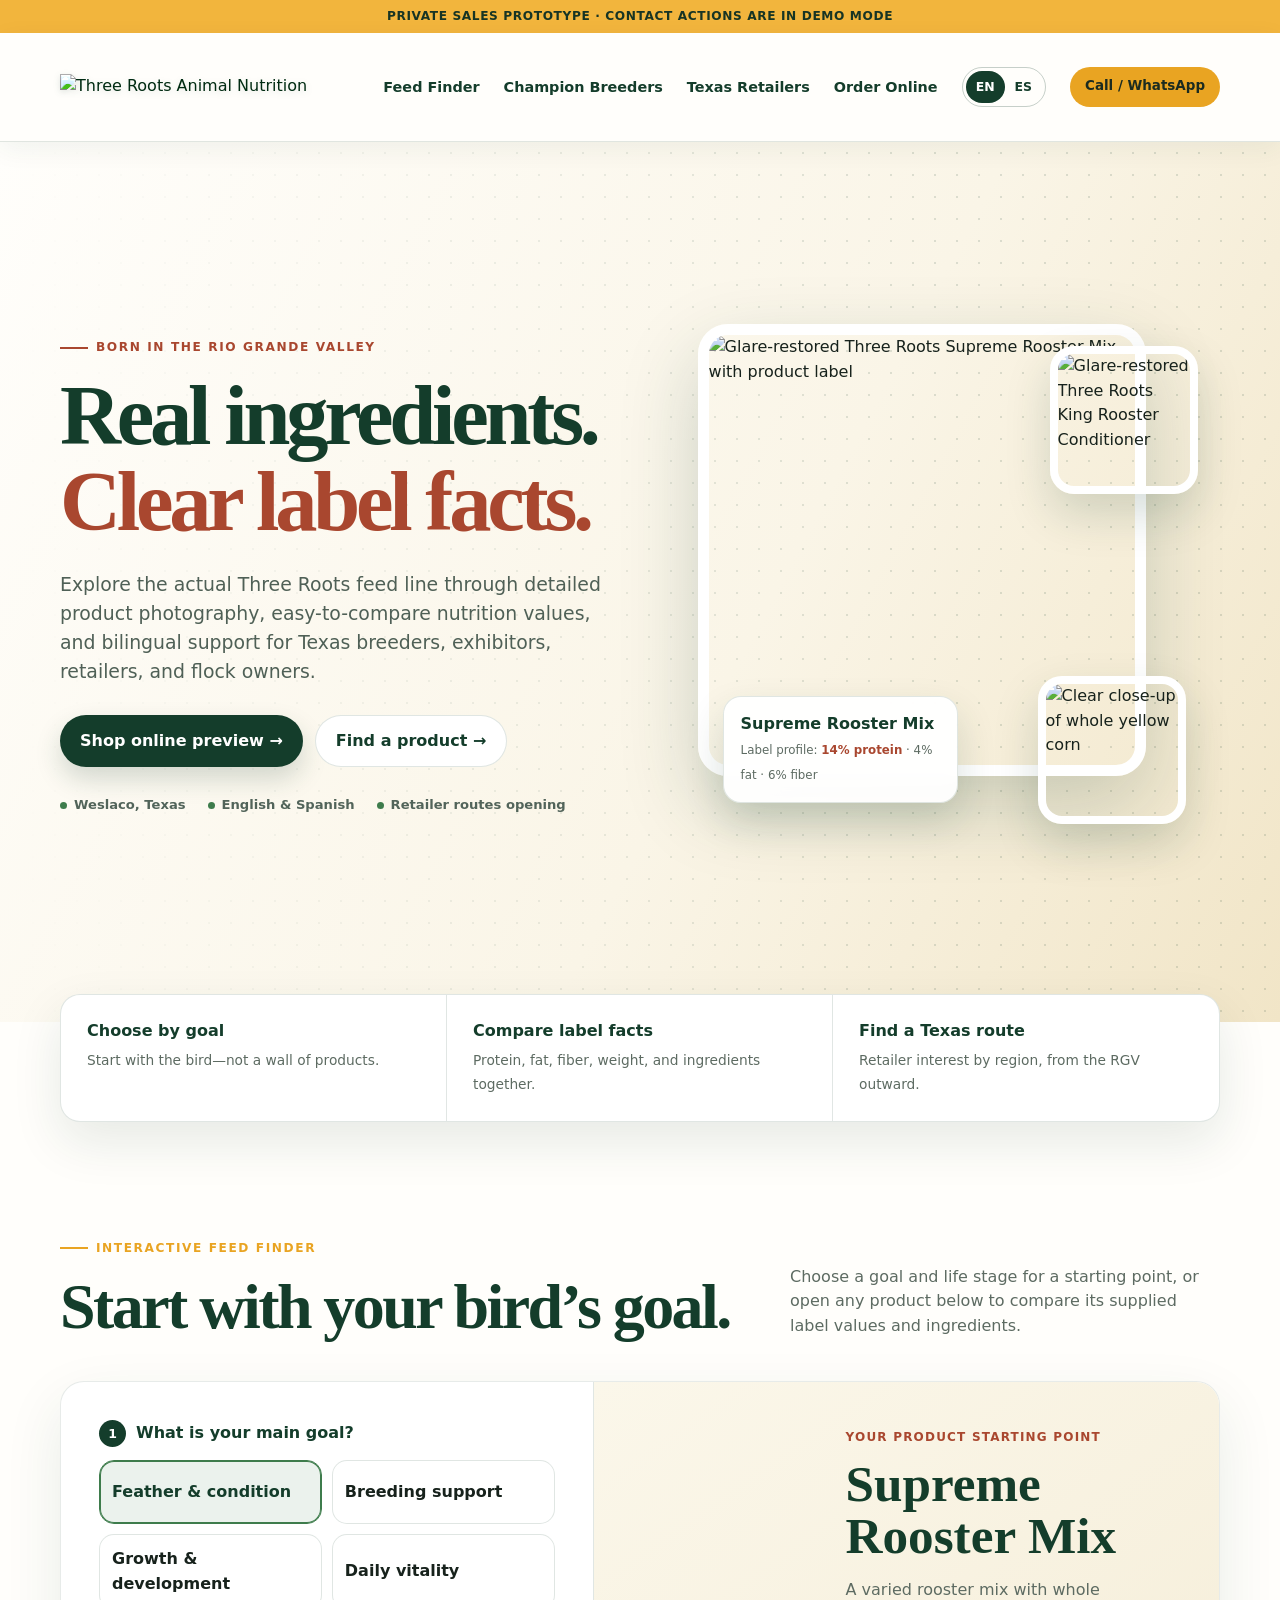
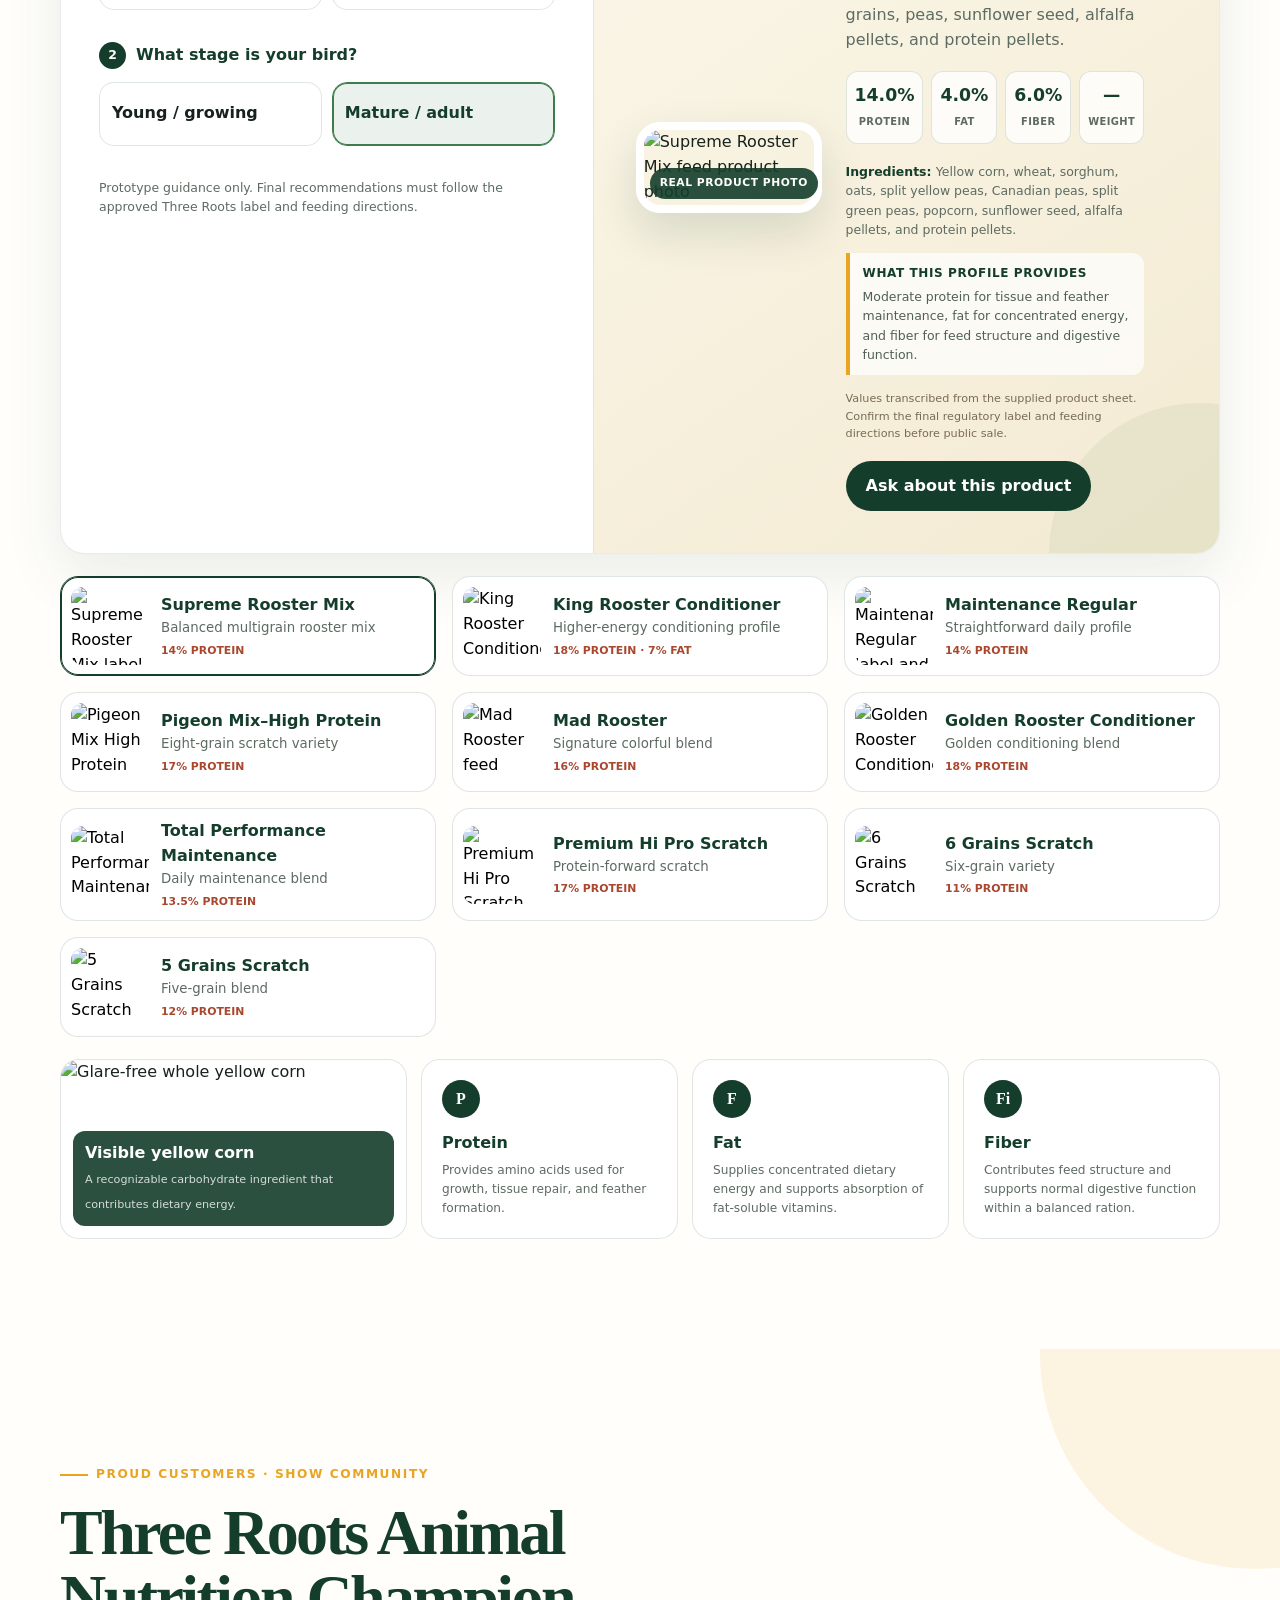
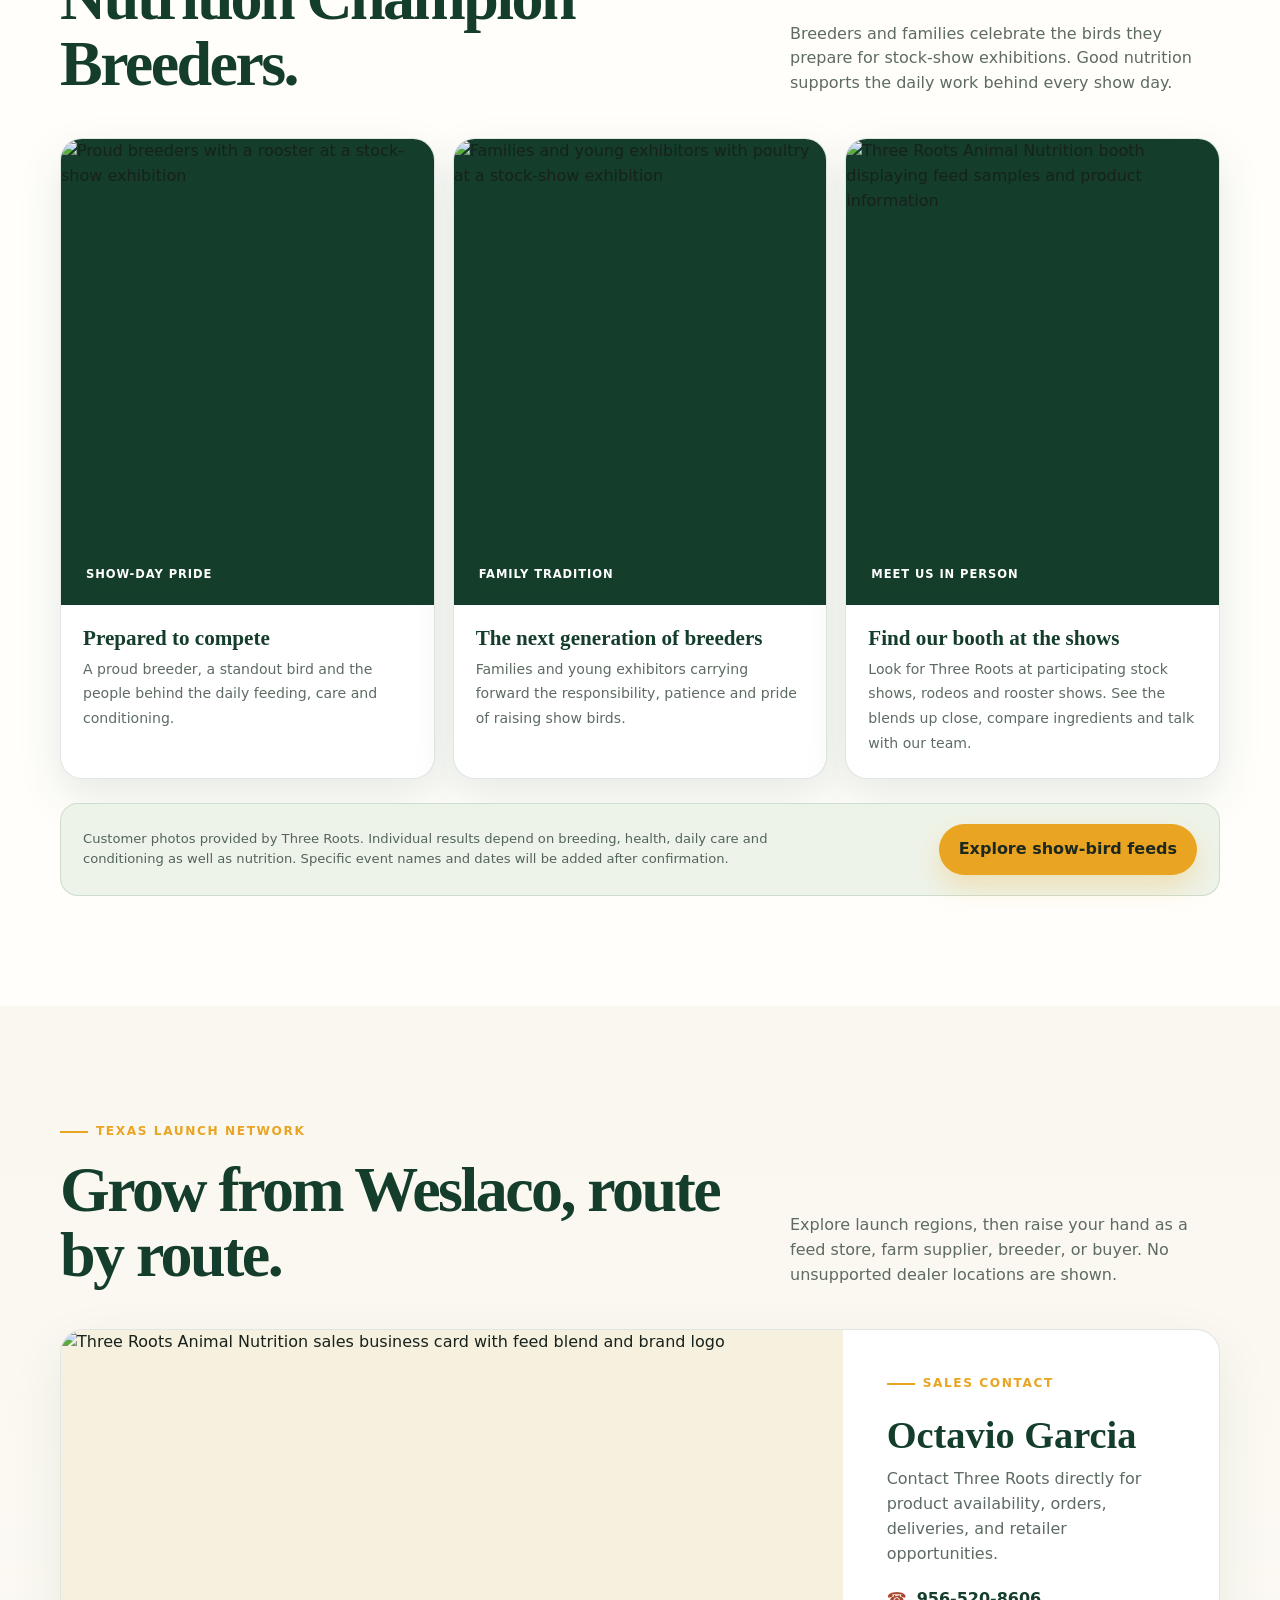
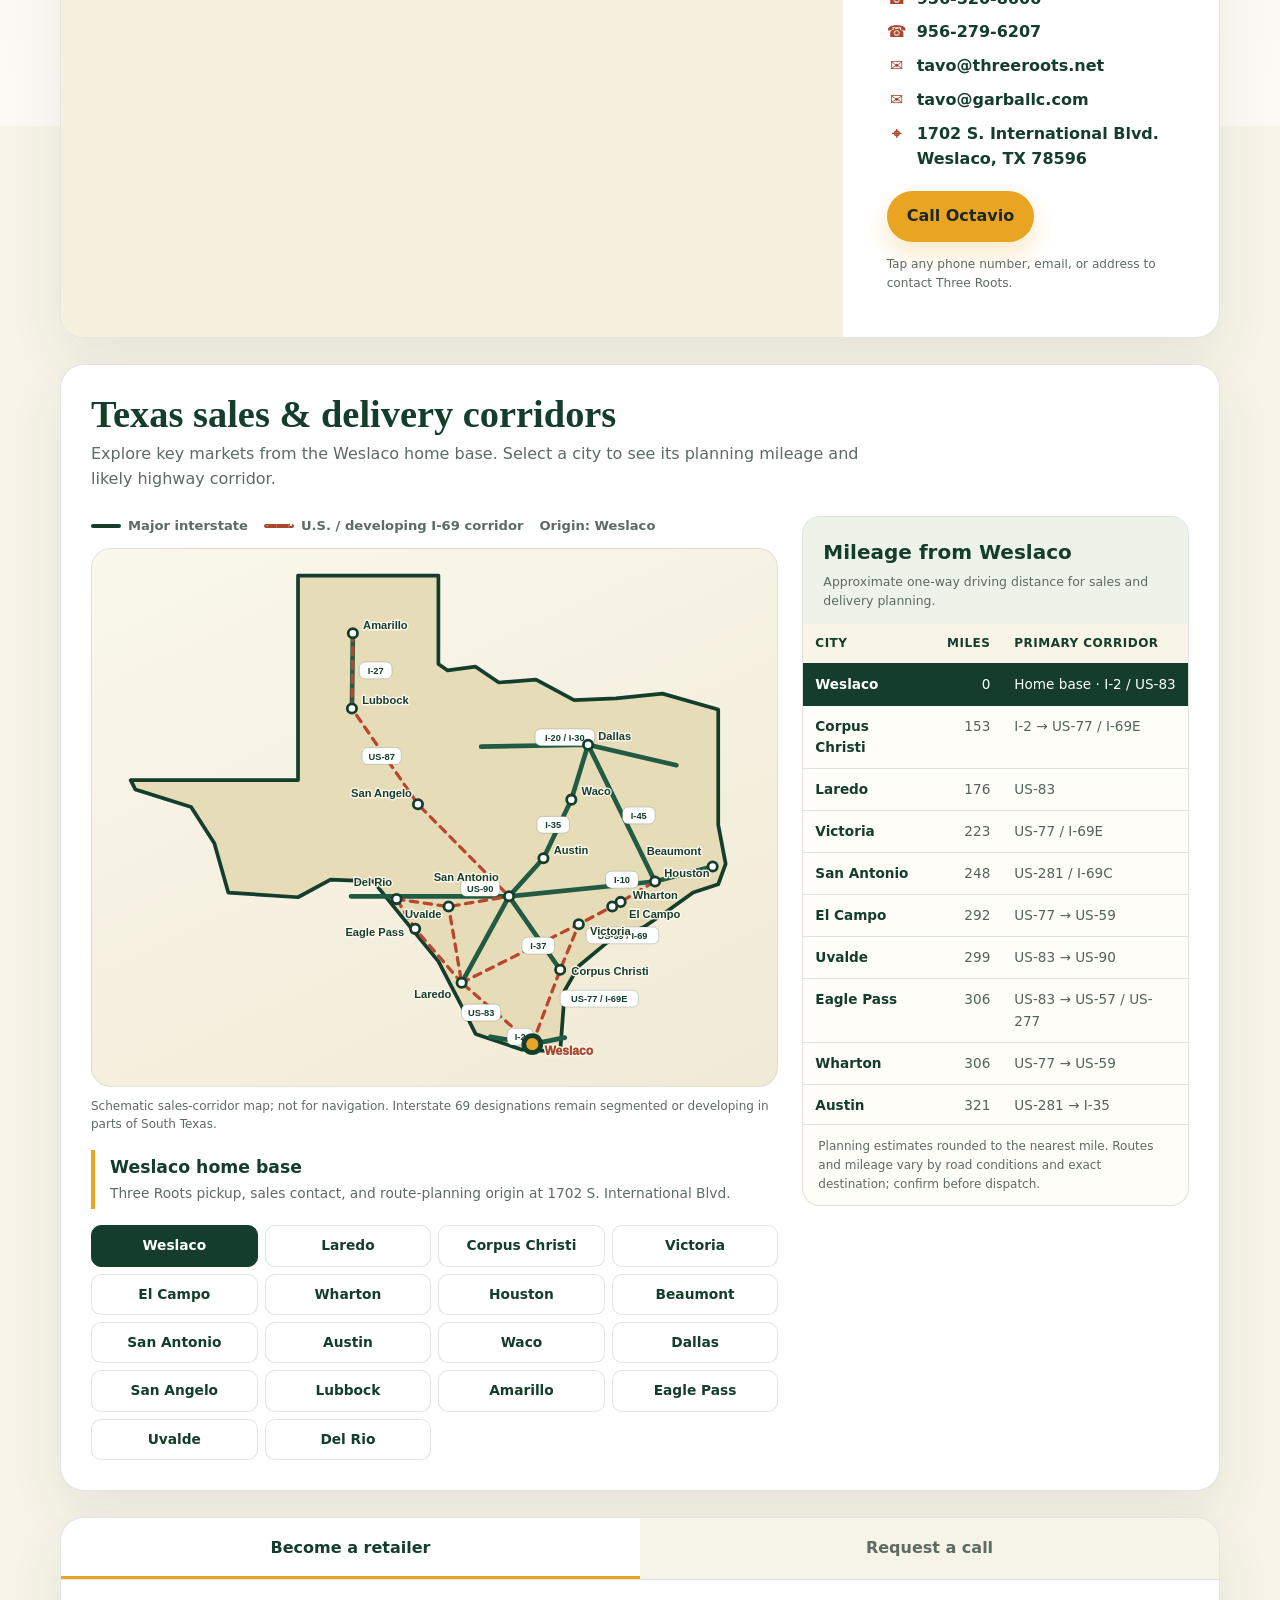
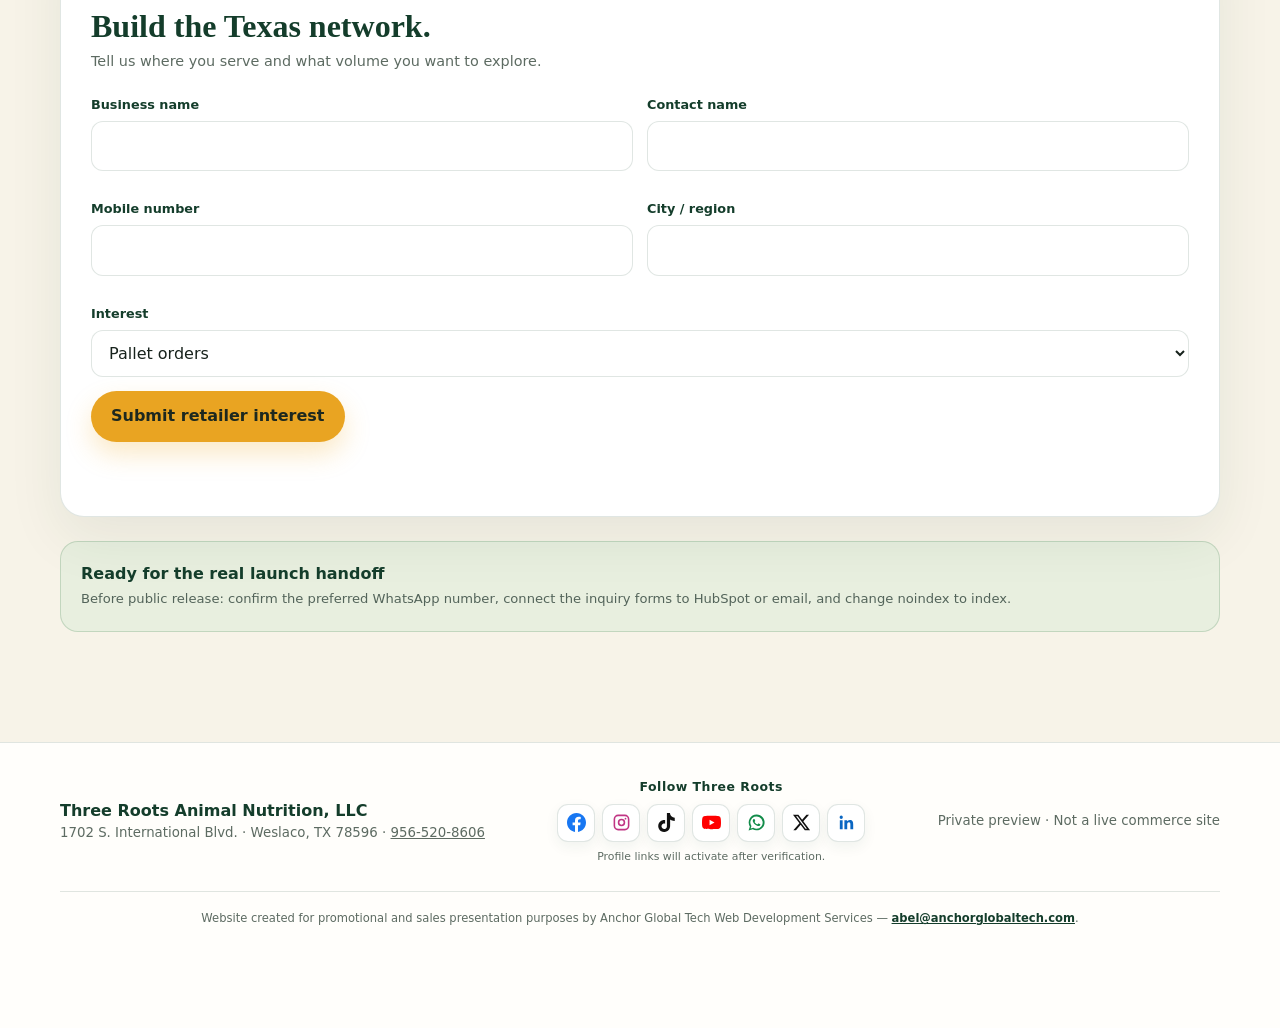
==== index.html @ 1498bf44 "Add files via upload" ====
<!doctype html>
<html lang="en">
<head>
  <meta charset="utf-8">
  <meta name="viewport" content="width=device-width, initial-scale=1">
  <title>Three Roots Animal Nutrition | Premium Poultry Feed in Texas</title>
  <meta name="description" content="Explore Three Roots poultry nutrition, meet champion breeders, find the Three Roots booth at Texas shows, or inquire about becoming a retailer. Bilingual service from Weslaco.">
  <meta name="keywords" content="poultry feed Texas, rooster feed Texas, competition poultry nutrition, champion breeders, stock show feed, rooster shows, poultry feed retailer, alimento para gallos Texas, alimento avícola Weslaco">
  <meta name="robots" content="noindex,nofollow">
  <meta name="theme-color" content="#163c2b">
  <link rel="canonical" href="https://three-roots-texas-prototype.abel848024.chatgpt.site/">
  <meta property="og:title" content="Three Roots Animal Nutrition — Texas Launch">
  <meta property="og:description" content="A clearer path from flock goal to the right Three Roots product and Texas retailer support.">
  <meta property="og:type" content="website">
  <meta property="og:locale" content="en_US">
  <meta property="og:locale:alternate" content="es_US">
  <script type="application/ld+json">
  {
    "@context": "https://schema.org",
    "@type": "Organization",
    "name": "Three Roots Animal Nutrition, LLC",
    "description": "Animal nutrition company serving poultry owners and prospective retailers in Texas.",
    "telephone": "+1-956-520-8606",
    "email": "tavo@threeroots.net",
    "address": {"@type": "PostalAddress", "streetAddress": "1702 S. International Blvd.", "addressLocality": "Weslaco", "addressRegion": "TX", "postalCode": "78596", "addressCountry": "US"},
    "areaServed": {"@type": "State", "name": "Texas"},
    "knowsLanguage": ["en", "es"]
  }
  </script>
  <style>
    :root {
      --forest: #143d2b;
      --forest-2: #0c2a1d;
      --leaf: #3e7c4c;
      --cream: #f7f1df;
      --paper: #fffdf7;
      --gold: #efa928;
      --rust: #b9472f;
      --ink: #17221c;
      --muted: #5d6b62;
      --line: rgba(20,61,43,.16);
      --shadow: 0 24px 70px rgba(12,42,29,.13);
      --radius: 24px;
    }
    * { box-sizing: border-box; }
    html { scroll-behavior: smooth; }
    body {
      margin: 0;
      color: var(--ink);
      background: var(--paper);
      font-family: Inter, ui-sans-serif, system-ui, -apple-system, BlinkMacSystemFont, "Segoe UI", sans-serif;
      line-height: 1.55;
    }
    button, input, select, textarea { font: inherit; }
    button, a { -webkit-tap-highlight-color: transparent; }
    a { color: inherit; }
    :focus-visible { outline: 3px solid rgba(239,169,40,.7); outline-offset: 3px; }
    .container { width: min(1160px, calc(100% - 32px)); margin: 0 auto; }
    .prototype-bar {
      padding: 7px 16px;
      color: #fff;
      background: var(--forest-2);
      text-align: center;
      font-size: .76rem;
      font-weight: 750;
      letter-spacing: .05em;
    }
    header {
      position: sticky;
      z-index: 40;
      top: 0;
      border-bottom: 1px solid rgba(255,255,255,.1);
      background: rgba(20,61,43,.96);
      color: #fff;
      backdrop-filter: blur(12px);
    }
    .nav { min-height: 76px; display: flex; align-items: center; justify-content: space-between; gap: 24px; }
    .brand { display: flex; align-items: center; gap: 11px; text-decoration: none; min-width: 0; }
    .brand-mark { width: 45px; height: 45px; flex: 0 0 auto; }
    .brand-copy { line-height: 1.02; }
    .brand-copy strong { display: block; font-family: Georgia, serif; font-size: 1.1rem; letter-spacing: .01em; }
    .brand-copy span { color: rgba(255,255,255,.72); font-size: .67rem; letter-spacing: .13em; text-transform: uppercase; }
    .nav-links { display: flex; align-items: center; gap: 24px; }
    .nav-links > a { color: rgba(255,255,255,.86); text-decoration: none; font-size: .9rem; font-weight: 700; }
    .lang-toggle { display: inline-flex; border: 1px solid rgba(255,255,255,.35); border-radius: 999px; padding: 3px; }
    .lang-toggle button { border: 0; border-radius: 999px; padding: 6px 10px; color: #fff; background: transparent; cursor: pointer; font-weight: 800; font-size: .78rem; }
    .lang-toggle button.active { color: var(--forest); background: var(--gold); }
    .mobile-lang { display: none; }
    .btn {
      display: inline-flex;
      min-height: 48px;
      align-items: center;
      justify-content: center;
      gap: 9px;
      border: 0;
      border-radius: 999px;
      padding: 13px 20px;
      font-weight: 850;
      text-decoration: none;
      cursor: pointer;
      transition: transform .2s ease, box-shadow .2s ease, background .2s ease;
    }
    .btn:hover { transform: translateY(-2px); }
    .btn-primary { background: var(--gold); color: #1d281f; box-shadow: 0 12px 26px rgba(239,169,40,.26); }
    .btn-secondary { background: #fff; color: var(--forest); box-shadow: 0 12px 30px rgba(0,0,0,.12); }
    .btn-outline { border: 1px solid var(--line); background: transparent; color: var(--forest); }
    .nav-cta { min-height: 40px; padding: 9px 15px; font-size: .84rem; }
    .hero {
      position: relative;
      overflow: hidden;
      color: #fff;
      background:
        radial-gradient(circle at 83% 32%, rgba(239,169,40,.2), transparent 30%),
        linear-gradient(125deg, var(--forest-2), var(--forest) 58%, #285c3c);
    }
    .hero:before {
      content: "";
      position: absolute;
      inset: 0;
      opacity: .17;
      background-image: radial-gradient(circle, #fff 1px, transparent 1px);
      background-size: 22px 22px;
      mask-image: linear-gradient(90deg, transparent, #000 65%);
    }
    .hero-grid { position: relative; min-height: 700px; display: grid; grid-template-columns: 1.02fr .98fr; align-items: center; gap: 48px; padding: 72px 0 86px; }
    .eyebrow { display: inline-flex; align-items: center; gap: 8px; margin-bottom: 16px; color: var(--gold); font-size: .76rem; font-weight: 900; letter-spacing: .13em; text-transform: uppercase; }
    .eyebrow:before { content: ""; width: 28px; height: 2px; background: currentColor; }
    h1, h2, h3 { font-family: Georgia, "Times New Roman", serif; line-height: 1.02; margin: 0; }
    h1 { max-width: 720px; font-size: clamp(3.15rem, 6.6vw, 6rem); letter-spacing: -.05em; }
    h1 em { color: var(--gold); font-style: normal; }
    .hero-lead { max-width: 640px; margin: 24px 0 28px; color: rgba(255,255,255,.82); font-size: clamp(1rem, 2vw, 1.18rem); }
    .hero-actions { display: flex; flex-wrap: wrap; gap: 12px; }
    .trust-row { display: flex; flex-wrap: wrap; gap: 12px 22px; margin-top: 28px; color: rgba(255,255,255,.74); font-size: .82rem; font-weight: 700; }
    .trust-row span { display: inline-flex; align-items: center; gap: 7px; }
    .trust-row i { width: 7px; height: 7px; border-radius: 50%; background: var(--gold); }
    .hero-art { position: relative; min-height: 510px; display: grid; place-items: center; }
    .sun { position: absolute; width: 420px; height: 420px; border-radius: 50%; background: var(--gold); box-shadow: 0 0 0 26px rgba(239,169,40,.08), 0 0 0 58px rgba(239,169,40,.05); }
    .rooster { position: relative; width: min(470px, 100%); filter: drop-shadow(0 34px 30px rgba(0,0,0,.24)); }
    .grain-card { position: absolute; right: 0; bottom: 22px; width: 225px; padding: 18px; border: 1px solid rgba(255,255,255,.24); border-radius: 19px; background: rgba(255,255,255,.93); color: var(--ink); box-shadow: var(--shadow); transform: rotate(2deg); }
    .grain-card strong { display: block; color: var(--forest); }
    .grain-card small { color: var(--muted); }
    .grain-dots { display: flex; gap: 6px; margin-bottom: 10px; }
    .grain-dots i { width: 18px; height: 18px; border-radius: 50% 35% 50% 40%; background: var(--gold); }
    .grain-dots i:nth-child(2) { background: #a65833; }
    .grain-dots i:nth-child(3) { background: #d6ca7b; }
    .grain-dots i:nth-child(4) { background: #6d3c25; }
    .proof-strip { position: relative; z-index: 2; margin-top: -35px; }
    .proof-grid { display: grid; grid-template-columns: repeat(3, 1fr); border-radius: 20px; overflow: hidden; background: #fff; box-shadow: var(--shadow); }
    .proof-item { padding: 24px 26px; border-right: 1px solid var(--line); }
    .proof-item:last-child { border-right: 0; }
    .proof-item b { display: block; margin-bottom: 4px; color: var(--forest); }
    .proof-item span { color: var(--muted); font-size: .86rem; }
    section { padding: 110px 0; }
    .section-head { display: flex; align-items: end; justify-content: space-between; gap: 40px; margin-bottom: 42px; }
    .section-head h2 { max-width: 720px; color: var(--forest); font-size: clamp(2.35rem, 5vw, 4.2rem); letter-spacing: -.04em; }
    .section-head p { max-width: 430px; margin: 0; color: var(--muted); }
    .matcher { background: var(--cream); }
    .matcher-shell { display: grid; grid-template-columns: .92fr 1.08fr; min-height: 500px; border: 1px solid rgba(20,61,43,.1); border-radius: var(--radius); overflow: hidden; background: #fff; box-shadow: var(--shadow); }
    .matcher-controls { padding: 38px; border-right: 1px solid var(--line); }
    .step { margin-bottom: 32px; }
    .step-label { display: flex; align-items: center; gap: 10px; margin-bottom: 13px; color: var(--forest); font-weight: 900; }
    .step-label i { display: grid; width: 27px; height: 27px; place-items: center; border-radius: 50%; background: var(--forest); color: #fff; font-size: .78rem; font-style: normal; }
    .choice-grid { display: grid; grid-template-columns: repeat(2, minmax(0,1fr)); gap: 10px; }
    .choice {
      min-height: 64px;
      border: 1px solid var(--line);
      border-radius: 15px;
      padding: 12px;
      background: #fff;
      color: var(--ink);
      text-align: left;
      cursor: pointer;
      font-weight: 750;
    }
    .choice.active { border-color: var(--leaf); background: rgba(62,124,76,.1); color: var(--forest); box-shadow: inset 0 0 0 1px var(--leaf); }
    .matcher-note { margin: 6px 0 0; color: var(--muted); font-size: .78rem; }
    .result { position: relative; display: grid; grid-template-columns: .72fr 1.28fr; align-items: center; gap: 24px; padding: 42px; overflow: hidden; background: linear-gradient(150deg, #163d2c, #0c281c); color: #fff; }
    .result:after { content: ""; position: absolute; width: 300px; height: 300px; right: -130px; bottom: -150px; border-radius: 50%; background: var(--gold); opacity: .12; }
    .bag-wrap { display: grid; place-items: center; }
    .bag { position: relative; width: 180px; height: 270px; padding: 30px 17px 18px; border-radius: 7px 7px 18px 18px; color: var(--forest); background: #f5edcf; box-shadow: 0 30px 45px rgba(0,0,0,.28); transform: rotate(-3deg); text-align: center; }
    .bag:before { content: ""; position: absolute; left: 8px; right: 8px; top: 10px; height: 7px; border-top: 2px dashed rgba(20,61,43,.35); border-bottom: 2px dashed rgba(20,61,43,.2); }
    .bag-logo { display: block; margin-bottom: 12px; font-family: Georgia, serif; font-weight: 900; font-size: 1.13rem; line-height: 1.02; }
    .bag-roots { display: grid; width: 72px; height: 72px; margin: 0 auto 12px; place-items: center; border-radius: 50%; background: var(--forest); color: var(--gold); font-size: 2rem; }
    .bag-product { display: block; color: var(--rust); font-weight: 950; letter-spacing: .06em; text-transform: uppercase; }
    .bag small { display: block; margin-top: 15px; color: #665f50; font-size: .62rem; }
    .result-copy { position: relative; z-index: 1; }
    .match-kicker { color: var(--gold); font-size: .75rem; font-weight: 900; letter-spacing: .1em; text-transform: uppercase; }
    .result h3 { margin: 9px 0 12px; font-size: clamp(2rem, 4vw, 3.5rem); }
    .result p { color: rgba(255,255,255,.76); }
    .benefits { display: grid; gap: 10px; margin: 20px 0 25px; padding: 0; list-style: none; }
    .benefits li { display: flex; gap: 9px; color: rgba(255,255,255,.88); font-size: .9rem; }
    .benefits li:before { content: "✓"; color: var(--gold); font-weight: 950; }
    .spec-chip { display: inline-flex; margin-bottom: 20px; border: 1px solid rgba(255,255,255,.25); border-radius: 999px; padding: 6px 11px; color: rgba(255,255,255,.78); font-size: .73rem; }
    .product-family { display: grid; grid-template-columns: repeat(3,1fr); gap: 16px; margin-top: 22px; }
    .family-card { border: 1px solid var(--line); border-radius: 18px; padding: 18px; background: rgba(255,255,255,.62); }
    .family-card b { display: block; color: var(--forest); }
    .family-card small { color: var(--muted); }
    .network { position: relative; overflow: hidden; background: var(--paper); }
    .network:before { content: ""; position: absolute; inset: 0 0 auto; height: 720px; background: linear-gradient(180deg,rgba(255,254,251,.55),rgba(255,254,251,.93) 82%,#fffefb), url("./assets/three-roots-plant-aerial.webp") center 43% / cover no-repeat; opacity: .62; }
    .network > .container { position: relative; z-index: 1; }
    .sales-contact-card { display: grid; grid-template-columns: minmax(0,1.35fr) minmax(280px,.65fr); margin-bottom: 26px; border: 1px solid var(--line); border-radius: var(--radius); overflow: hidden; background: #fff; box-shadow: 0 20px 55px rgba(20,61,43,.08); }
    .sales-card-visual { min-height: 280px; background: var(--cream); }
    .sales-card-visual img { display: block; width: 100%; height: 100%; aspect-ratio: 1688 / 919; object-fit: cover; }
    .sales-card-copy { display: flex; flex-direction: column; justify-content: center; align-items: flex-start; padding: clamp(26px,4vw,44px); }
    .sales-card-copy h3 { margin: 7px 0 12px; color: var(--forest); font-size: clamp(1.8rem,3vw,2.5rem); }
    .sales-card-copy p { margin: 0 0 20px; color: var(--muted); }
    .sales-details { display: grid; gap: 9px; width: 100%; margin: 0 0 20px; }
    .sales-details a { display: flex; align-items: flex-start; gap: 10px; color: var(--forest); font-weight: 780; text-decoration: none; }
    .sales-details a:hover { text-decoration: underline; }
    .sales-details span { color: var(--rust); width: 20px; flex: 0 0 20px; text-align: center; }
    .sales-card-copy .btn { margin-bottom: 13px; }
    .sales-card-copy small { color: var(--muted); font-size: .76rem; }
    .champions { position: relative; overflow: hidden; background: #fffefb; }
    .champions:before { content: ""; position: absolute; width: 430px; height: 430px; right: -190px; top: -210px; border-radius: 50%; background: rgba(233,164,34,.12); }
    .champion-grid { position: relative; display: grid; grid-template-columns: repeat(3,minmax(0,1fr)); gap: 18px; }
    .champion-card { margin: 0; overflow: hidden; border: 1px solid var(--line); border-radius: 22px; background: #fff; box-shadow: 0 18px 46px rgba(20,61,43,.1); }
    .champion-photo { position: relative; overflow: hidden; aspect-ratio: 4 / 5; background: var(--forest); }
    .champion-photo img { display: block; width: 100%; height: 100%; object-fit: cover; object-position: center 67%; transition: transform .35s ease; }
    .champion-card:nth-child(3) .champion-photo img { object-position: center 56%; }
    .champion-card:hover .champion-photo img { transform: scale(1.025); }
    .champion-badge { position: absolute; left: 14px; bottom: 14px; border-radius: 999px; padding: 7px 11px; color: #fff; background: rgba(20,61,43,.92); font-size: .72rem; font-weight: 900; letter-spacing: .08em; text-transform: uppercase; }
    .champion-card figcaption { padding: 22px; }
    .champion-card figcaption b { display: block; margin-bottom: 7px; color: var(--forest); font-family: Georgia, serif; font-size: 1.32rem; line-height: 1.08; }
    .champion-card figcaption span { color: var(--muted); font-size: .88rem; }
    .champion-footer { position: relative; display: flex; align-items: center; justify-content: space-between; gap: 24px; margin-top: 24px; border: 1px solid rgba(62,124,76,.18); border-radius: 18px; padding: 20px 22px; background: #eef3e9; }
    .champion-footer p { max-width: 720px; margin: 0; color: #53645a; font-size: .82rem; }
    .network-grid { display: grid; grid-template-columns: 1fr; gap: 26px; align-items: stretch; }
    .map-card, .lead-card { border: 1px solid var(--line); border-radius: var(--radius); overflow: hidden; background: #fff; box-shadow: 0 20px 55px rgba(20,61,43,.08); }
    .map-card { padding: 30px; }
    .map-card > h3 { color: var(--forest); font-size: clamp(1.85rem,3vw,2.5rem); }
    .map-card > p { max-width: 780px; margin: 8px 0 24px; color: var(--muted); }
    .map-layout { display: grid; grid-template-columns: minmax(0,1.28fr) minmax(330px,.72fr); gap: 24px; align-items: start; }
    .map-panel, .mileage-panel { min-width: 0; }
    .route-legend { display: flex; flex-wrap: wrap; gap: 9px 16px; margin-bottom: 12px; color: var(--muted); font-size: .82rem; font-weight: 750; }
    .legend-item { display: inline-flex; align-items: center; gap: 7px; }
    .legend-line { display: inline-block; width: 30px; border-top: 4px solid var(--forest); border-radius: 99px; }
    .legend-line.corridor { border-color: var(--rust); border-top-style: dashed; }
    .texas-map { position: relative; min-height: 500px; display: grid; place-items: center; border: 1px solid rgba(20,61,43,.09); border-radius: 20px; overflow: hidden; padding: 8px; background: linear-gradient(155deg,#faf7ec,#f1ead5); }
    .texas-map svg { display: block; width: 100%; height: auto; max-height: 540px; }
    .state-shape { fill: #e7dcb8; stroke: #143d2b; stroke-width: 4; stroke-linejoin: round; }
    .route { fill: none; stroke-linecap: round; stroke-linejoin: round; }
    .route.interstate { stroke: #215b43; stroke-width: 5; }
    .route.corridor { stroke: #b9472f; stroke-width: 3.5; stroke-dasharray: 8 7; }
    .route-badge rect { fill: #fff; stroke: rgba(20,61,43,.22); stroke-width: 1; rx: 6; }
    .route-badge text { fill: var(--forest); font-family: Arial,sans-serif; font-size: 10px; font-weight: 900; text-anchor: middle; }
    .city-marker { color: var(--forest); cursor: pointer; outline: none; }
    .city-marker .city-dot { fill: #fff; stroke: currentColor; stroke-width: 3; transition: .18s ease; }
    .city-marker text { fill: #193c2c; font-family: Arial,sans-serif; font-size: 12px; font-weight: 800; paint-order: stroke; stroke: #faf7ec; stroke-width: 3px; stroke-linejoin: round; }
    .city-marker:hover .city-dot, .city-marker:focus .city-dot, .city-marker.selected .city-dot { fill: var(--gold); stroke: var(--rust); transform: scale(1.3); transform-box: fill-box; transform-origin: center; }
    .city-marker.selected text { fill: var(--rust); font-weight: 950; }
    .city-marker.origin .city-dot { fill: var(--gold); stroke: var(--forest); stroke-width: 4; }
    .city-marker.origin text { font-size: 13px; font-weight: 950; }
    .map-note { margin: 10px 0 0; color: var(--muted); font-size: .75rem; }
    .region-detail { margin-top: 16px; border-left: 4px solid var(--gold); padding: 4px 0 4px 15px; }
    .region-detail b { display: block; color: var(--forest); font-size: 1.08rem; }
    .region-detail span { color: var(--muted); font-size: .86rem; }
    .city-grid { display: grid; grid-template-columns: repeat(4,minmax(0,1fr)); gap: 7px; margin-top: 16px; }
    .city-chip { border: 1px solid var(--line); border-radius: 10px; padding: 9px 8px; color: var(--forest); background: #fff; cursor: pointer; font-size: .86rem; font-weight: 820; }
    .city-chip:hover, .city-chip:focus, .city-chip.active { border-color: var(--forest); color: #fff; background: var(--forest); }
    .mileage-panel { border: 1px solid var(--line); border-radius: 18px; overflow: hidden; background: #fffdf7; }
    .mileage-head { padding: 20px 20px 14px; background: #eef3e9; }
    .mileage-head h4 { margin: 0 0 4px; color: var(--forest); font-size: 1.25rem; }
    .mileage-head p { margin: 0; color: var(--muted); font-size: .78rem; }
    .mileage-table-wrap { max-height: 500px; overflow: auto; }
    .mileage-table { width: 100%; border-collapse: collapse; font-size: .85rem; }
    .mileage-table th { position: sticky; z-index: 1; top: 0; padding: 10px 12px; color: var(--forest); background: #f8f4e8; text-align: left; font-size: .75rem; letter-spacing: .04em; text-transform: uppercase; }
    .mileage-table th:nth-child(2), .mileage-table td:nth-child(2) { text-align: right; white-space: nowrap; }
    .mileage-table td { border-top: 1px solid var(--line); padding: 10px 12px; color: #52645a; vertical-align: top; }
    .mileage-table td:first-child { color: var(--forest); font-weight: 850; }
    .mileage-table tbody tr { cursor: pointer; }
    .mileage-table tbody tr:hover td { background: #f3f0e5; }
    .mileage-table tr.active td, .mileage-table tr.active:hover td { color: #fff; background: var(--forest); }
    .mileage-source { margin: 0; border-top: 1px solid var(--line); padding: 12px 15px; color: var(--muted); font-size: .75rem; }
    .lead-card { display: grid; grid-template-rows: auto 1fr; }
    .lead-tabs { display: grid; grid-template-columns: 1fr 1fr; border-bottom: 1px solid var(--line); }
    .lead-tab { border: 0; padding: 18px; background: #f6f3e9; color: var(--muted); cursor: pointer; font-weight: 850; }
    .lead-tab.active { background: #fff; color: var(--forest); box-shadow: inset 0 -3px 0 var(--gold); }
    .form-panel { padding: 30px; }
    .form-panel[hidden] { display: none; }
    .form-panel h3 { color: var(--forest); font-size: 2rem; margin-bottom: 8px; }
    .form-panel > p { margin: 0 0 22px; color: var(--muted); font-size: .9rem; }
    .field-grid { display: grid; grid-template-columns: 1fr 1fr; gap: 14px; }
    .field { display: grid; gap: 6px; margin-bottom: 14px; }
    .field.full { grid-column: 1 / -1; }
    label { color: var(--forest); font-size: .8rem; font-weight: 850; }
    input, select, textarea { width: 100%; border: 1px solid var(--line); border-radius: 12px; padding: 12px 13px; color: var(--ink); background: #fff; }
    textarea { min-height: 88px; resize: vertical; }
    .form-status { min-height: 22px; margin: 10px 0 0; color: var(--leaf); font-size: .82rem; font-weight: 800; }
    .launch-note { margin-top: 24px; border-radius: 18px; padding: 20px; color: #fff; background: var(--forest); }
    .launch-note b { display: block; color: var(--gold); }
    .launch-note span { color: rgba(255,255,255,.72); font-size: .82rem; }
    footer { padding: 34px 0 100px; border-top: 1px solid var(--line); color: var(--muted); background: #f8f4e8; }
    .footer-row { display: flex; flex-wrap: wrap; justify-content: space-between; gap: 24px; align-items: center; }
    .footer-row strong { color: var(--forest); }
    .footer-row small { display: block; }
    .social-footer { display: grid; justify-items: center; gap: 7px; }
    .social-footer > b { color: var(--forest); font-size: .78rem; letter-spacing: .04em; }
    .social-icons { display: flex; flex-wrap: wrap; justify-content: center; gap: 7px; }
    .social-icon { display: grid; width: 38px; height: 38px; place-items: center; border: 1px solid var(--line); border-radius: 11px; background: #fff; box-shadow: 0 5px 14px rgba(20,61,43,.06); }
    .social-icon svg { width: 19px; height: 19px; fill: currentColor; }
    .social-icon.facebook { color: #1877f2; }
    .social-icon.instagram { color: #c13584; }
    .social-icon.tiktok { color: #111; }
    .social-icon.youtube { color: #ff0000; }
    .social-icon.whatsapp { color: #128c4a; }
    .social-icon.x-social { color: #111; }
    .social-icon.linkedin { color: #0a66c2; }
    .social-footer small { max-width: 270px; text-align: center; font-size: .68rem; }
    .developer-credit { flex: 1 0 100%; margin: 2px 0 0; border-top: 1px solid var(--line); padding-top: 18px; text-align: center; color: var(--muted); font-size: .72rem; }
    .developer-credit a { color: var(--forest); font-weight: 800; }
    .mobile-cta { display: none; }
    dialog { width: min(520px, calc(100% - 28px)); border: 0; border-radius: 22px; padding: 0; box-shadow: 0 30px 100px rgba(0,0,0,.35); }
    dialog::backdrop { background: rgba(6,23,15,.72); backdrop-filter: blur(5px); }
    .modal-head { display: flex; justify-content: space-between; align-items: center; padding: 22px 24px; color: #fff; background: var(--forest); }
    .modal-head h3 { font-size: 1.7rem; }
    .close { width: 38px; height: 38px; border: 1px solid rgba(255,255,255,.3); border-radius: 50%; color: #fff; background: transparent; cursor: pointer; font-size: 1.3rem; }
    .modal-body { padding: 24px; }
    .contact-methods { display: grid; grid-template-columns: 1fr 1fr; gap: 10px; margin-bottom: 18px; }
    .contact-method { border: 1px solid var(--line); border-radius: 14px; padding: 13px; background: #faf8ef; text-align: center; }
    .contact-method b { display: block; color: var(--forest); }
    .contact-method small { color: var(--muted); }
    .fineprint { color: var(--muted); font-size: .72rem; }
    @media (max-width: 920px) {
      .nav-links > a, .nav-cta { display: none; }
      .nav-links .lang-toggle { display: none; }
      .mobile-lang { display: inline-flex; }
      .hero-grid { min-height: auto; grid-template-columns: 1fr; padding-top: 58px; }
      .hero-art { min-height: 420px; }
      .sun { width: 340px; height: 340px; }
      .rooster { width: 390px; }
      .section-head { align-items: start; flex-direction: column; gap: 16px; }
      .sales-contact-card { grid-template-columns: 1fr; }
      .sales-card-visual { min-height: 0; }
      .champion-grid { grid-template-columns: repeat(2,minmax(0,1fr)); }
      .champion-card:nth-child(3) { grid-column: 1 / -1; display: grid; grid-template-columns: 1fr 1fr; }
      .champion-card:nth-child(3) .champion-photo { aspect-ratio: 5 / 4; }
      .champion-footer { align-items: flex-start; flex-direction: column; }
      .matcher-shell, .network-grid { grid-template-columns: 1fr; }
      .map-layout { grid-template-columns: 1fr; }
      .mileage-table-wrap { max-height: 430px; }
      .matcher-controls { border-right: 0; border-bottom: 1px solid var(--line); }
      .result { min-height: 440px; }
    }
    @media (max-width: 640px) {
      .container { width: min(100% - 22px, 1160px); }
      .brand-copy strong { font-size: .98rem; }
      .brand-copy span { font-size: .58rem; }
      section { padding: 78px 0; }
      h1 { font-size: clamp(2.85rem, 15vw, 4.4rem); }
      .hero-grid { gap: 20px; padding-bottom: 72px; }
      .hero-art { min-height: 330px; }
      .sun { width: 260px; height: 260px; }
      .rooster { width: 300px; }
      .grain-card { width: 185px; right: 4px; bottom: 0; padding: 14px; }
      .proof-grid { grid-template-columns: 1fr; }
      .proof-item { border-right: 0; border-bottom: 1px solid var(--line); padding: 18px 21px; }
      .proof-item:last-child { border-bottom: 0; }
      .matcher-controls, .result, .map-card, .form-panel { padding: 24px 19px; }
      .texas-map { min-height: 390px; padding: 2px; }
      .city-grid { grid-template-columns: repeat(2,minmax(0,1fr)); }
      .route-badge text { font-size: 9px; }
      .city-marker text { font-size: 11px; }
      .choice-grid, .field-grid, .product-family { grid-template-columns: 1fr; }
      .result { grid-template-columns: 1fr; text-align: left; }
      .bag { width: 145px; height: 220px; padding-top: 27px; }
      .bag-roots { width: 57px; height: 57px; }
      .field.full { grid-column: auto; }
      .footer-row { align-items: flex-start; flex-direction: column; }
      .social-footer { justify-items: start; }
      .social-icons { justify-content: flex-start; }
      .social-footer small, .developer-credit { text-align: left; }
      footer { padding-bottom: 104px; }
      .mobile-cta { position: fixed; z-index: 50; left: 0; right: 0; bottom: 0; display: grid; grid-template-columns: 1fr 1fr; gap: 8px; padding: 9px 12px calc(9px + env(safe-area-inset-bottom)); background: rgba(255,253,247,.97); box-shadow: 0 -8px 30px rgba(12,42,29,.13); backdrop-filter: blur(12px); }
      .mobile-cta .btn { min-height: 44px; padding: 10px 12px; font-size: .8rem; }
      .contact-methods { grid-template-columns: 1fr; }
    }
    @media (prefers-reduced-motion: reduce) { html { scroll-behavior: auto; } *, *:before, *:after { animation: none !important; transition: none !important; } }

    /* Light, product-led retail direction */
    :root { --cream: #f6f0df; --paper: #fffefb; --gold: #e9a422; --rust: #a9472f; --line: rgba(20,61,43,.13); }
    body { background: #fffefb; }
    .prototype-bar { color: #173424; background: #f2b53d; }
    header { color: var(--forest); background: rgba(255,254,251,.97); border-color: var(--line); box-shadow: 0 7px 25px rgba(20,61,43,.06); }
    .nav { min-height: 108px; }
    .official-logo { display: block; width: clamp(245px,24vw,285px); height: auto; filter: contrast(1.28) saturate(1.1) drop-shadow(0 2px 3px rgba(20,61,43,.13)); }
    .nav-links > a { color: var(--forest); }
    .lang-toggle { border-color: rgba(20,61,43,.24); }
    .lang-toggle button { color: var(--forest); }
    .lang-toggle button.active { color: #fff; background: var(--forest); }
    .nav-cta { color: #1b2b20; background: var(--gold); box-shadow: none; }
    .hero { color: var(--ink); background: linear-gradient(118deg, #fffefb 0%, #faf5e7 58%, #f1e5c7 100%); }
    .hero:before { opacity: .13; background-image: radial-gradient(circle, var(--forest) 1px, transparent 1px); mask-image: linear-gradient(90deg, transparent, #000 70%); }
    .hero-grid { min-height: 660px; padding: 66px 0 82px; }
    .hero .eyebrow { color: var(--rust); }
    .hero h1 { color: var(--forest); }
    .hero h1 em { color: var(--rust); }
    .hero-lead { color: #4f6056; }
    .hero-actions .btn-primary { color: #fff; background: var(--forest); box-shadow: 0 12px 26px rgba(20,61,43,.18); }
    .hero-actions .btn-secondary { border: 1px solid var(--line); box-shadow: none; }
    .trust-row { color: #52645a; }
    .trust-row i { background: var(--leaf); }
    .hero-art { min-height: 500px; }
    .product-showcase { position: relative; width: min(500px, 100%); height: 500px; }
    .product-main-photo { position: absolute; inset: 0 52px 48px 0; width: calc(100% - 52px); height: calc(100% - 48px); border: 11px solid #fff; border-radius: 30px; object-fit: cover; object-position: top center; box-shadow: 0 30px 80px rgba(20,61,43,.2); }
    .product-mini { position: absolute; width: 148px; height: 148px; border: 8px solid #fff; border-radius: 24px; object-fit: cover; box-shadow: 0 20px 45px rgba(20,61,43,.17); }
    .product-mini.one { right: 0; top: 22px; object-position: top center; }
    .product-mini.two { right: 12px; bottom: 0; }
    .photo-label { position: absolute; left: 25px; bottom: 21px; width: 235px; border: 1px solid var(--line); border-radius: 18px; padding: 15px 17px; color: var(--ink); background: rgba(255,255,255,.95); box-shadow: 0 18px 38px rgba(20,61,43,.16); backdrop-filter: blur(8px); }
    .photo-label strong { display: block; color: var(--forest); font-size: 1rem; }
    .photo-label span { color: var(--muted); font-size: .74rem; }
    .photo-label b { color: var(--rust); }
    .proof-strip { margin-top: -28px; }
    .proof-grid { border: 1px solid var(--line); box-shadow: 0 20px 50px rgba(20,61,43,.1); }
    .matcher { background: #fffefb; }
    .matcher-shell { box-shadow: 0 22px 60px rgba(20,61,43,.09); }
    .result { grid-template-columns: .85fr 1.15fr; color: var(--ink); background: linear-gradient(145deg, #fbf7ea, #f3ead2); }
    .result:after { background: var(--leaf); opacity: .07; }
    .product-photo-frame { position: relative; }
    .product-photo { display: block; width: 100%; height: auto; max-height: 620px; border: 8px solid #fff; border-radius: 24px; object-fit: contain; object-position: top center; box-shadow: 0 20px 45px rgba(20,61,43,.14); }
    .product-photo-badge { position: absolute; left: 14px; bottom: 14px; border-radius: 999px; padding: 7px 10px; color: #fff; background: rgba(20,61,43,.9); font-size: .67rem; font-weight: 900; letter-spacing: .05em; }
    .match-kicker { color: var(--rust); }
    .result h3 { color: var(--forest); }
    .result p { color: var(--muted); }
    .label-stats { display: grid; grid-template-columns: repeat(4, 1fr); gap: 8px; margin: 18px 0; }
    .label-stat { border: 1px solid var(--line); border-radius: 12px; padding: 10px 8px; background: rgba(255,255,255,.78); text-align: center; }
    .label-stat b { display: block; color: var(--forest); font-size: 1.08rem; }
    .label-stat span { color: var(--muted); font-size: .62rem; font-weight: 800; text-transform: uppercase; letter-spacing: .04em; }
    .ingredients { margin: 0 0 14px; color: var(--muted); font-size: .78rem; }
    .ingredients strong { color: var(--forest); }
    .nutrition-value { margin: 0 0 15px; border-left: 4px solid var(--gold); border-radius: 0 12px 12px 0; padding: 11px 13px; background: rgba(255,255,255,.72); }
    .nutrition-value strong { display: block; color: var(--forest); font-size: .75rem; letter-spacing: .05em; text-transform: uppercase; }
    .nutrition-value p { margin: 4px 0 0; color: #4f6056; font-size: .78rem; }
    .label-note { display: block; margin: 0 0 18px; color: #7a6b54; font-size: .7rem; }
    .result .btn-primary { color: #fff; background: var(--forest); box-shadow: none; }
    .product-family { grid-template-columns: repeat(3, 1fr); }
    .family-card { display: grid; grid-template-columns: 78px 1fr; gap: 12px; align-items: center; border: 1px solid var(--line); padding: 10px; background: #fff; text-align: left; cursor: pointer; transition: transform .2s ease, border-color .2s ease, box-shadow .2s ease; }
    .family-card:hover { transform: translateY(-2px); border-color: rgba(20,61,43,.34); box-shadow: 0 12px 28px rgba(20,61,43,.08); }
    .family-card.active { border-color: var(--forest); box-shadow: inset 0 0 0 1px var(--forest); }
    .family-card img { width: 78px; height: 78px; border-radius: 12px; object-fit: cover; }
    .family-card small { display: block; }
    .family-card em { display: block; margin-top: 4px; color: var(--rust); font-size: .68rem; font-style: normal; font-weight: 900; }
    .nutrition-explainer { display: grid; grid-template-columns: 1.35fr repeat(3, 1fr); gap: 14px; margin-top: 22px; }
    .ingredient-feature, .nutrient-card { min-height: 170px; border: 1px solid var(--line); border-radius: 19px; overflow: hidden; background: #fff; }
    .ingredient-feature { position: relative; }
    .ingredient-feature img { width: 100%; height: 100%; min-height: 170px; object-fit: cover; }
    .ingredient-feature div { position: absolute; inset: auto 12px 12px; border-radius: 12px; padding: 10px 12px; color: #fff; background: rgba(20,61,43,.9); }
    .ingredient-feature b { display: block; }
    .ingredient-feature span { color: rgba(255,255,255,.8); font-size: .7rem; }
    .nutrient-card { display: flex; flex-direction: column; justify-content: center; padding: 20px; }
    .nutrient-card i { display: grid; width: 38px; height: 38px; margin-bottom: 13px; place-items: center; border-radius: 50%; color: #fff; background: var(--forest); font-family: Georgia, serif; font-style: normal; font-weight: 900; }
    .nutrient-card b { color: var(--forest); }
    .nutrient-card span { margin-top: 5px; color: var(--muted); font-size: .76rem; }
    .network { background: #f7f3e8; }
    .launch-note { color: var(--forest); background: #e8efdf; border: 1px solid rgba(62,124,76,.22); }
    .launch-note b { color: var(--forest); }
    .launch-note span { color: #53645a; }
    footer { background: #fffefb; }
    @media (max-width: 920px) {
      .product-showcase { margin: 0 auto; }
      .result { grid-template-columns: .85fr 1.15fr; }
      .product-family { grid-template-columns: repeat(2, 1fr); }
      .nutrition-explainer { grid-template-columns: repeat(2, 1fr); }
    }
    @media (max-width: 640px) {
      .nav { min-height: 86px; gap: 10px; }
      .official-logo { width: 202px; height: auto; }
      .hero-grid { padding-top: 42px; }
      .hero-art { min-height: 390px; }
      .product-showcase { height: 380px; }
      .product-main-photo { inset: 0 35px 38px 0; width: calc(100% - 35px); height: calc(100% - 38px); border-width: 7px; border-radius: 22px; }
      .product-mini { width: 108px; height: 108px; border-width: 5px; border-radius: 17px; }
      .photo-label { left: 13px; bottom: 8px; width: 210px; padding: 12px; }
      .result { grid-template-columns: 1fr; }
      .product-photo { width: min(280px, 100%); margin: 0 auto; }
      .product-photo-badge { left: max(14px, calc(50% - 126px)); }
      .label-stats { grid-template-columns: repeat(2, 1fr); }
      .product-family { grid-template-columns: 1fr; }
      .nutrition-explainer { grid-template-columns: 1fr; }
      .champion-grid { grid-template-columns: 1fr; }
      .champion-card:nth-child(3) { grid-column: auto; display: block; }
      .champion-card:nth-child(3) .champion-photo { aspect-ratio: 4 / 5; }
    }
  </style>
</head>
<body>
  <div class="prototype-bar" data-en="PRIVATE SALES PROTOTYPE · CONTACT ACTIONS ARE IN DEMO MODE" data-es="PROTOTIPO PRIVADO DE VENTAS · LOS CONTACTOS ESTÁN EN MODO DEMO">PRIVATE SALES PROTOTYPE · CONTACT ACTIONS ARE IN DEMO MODE</div>
  <header>
    <div class="container nav">
      <a class="brand" href="#top" aria-label="Three Roots Animal Nutrition home">
        <img class="official-logo" src="./assets/three-roots-logo.png" alt="Three Roots Animal Nutrition">
      </a>
      <nav class="nav-links" aria-label="Primary navigation">
        <a href="#finder" data-en="Feed Finder" data-es="Buscador de alimento">Feed Finder</a>
        <a href="#champions" data-en="Champion Breeders" data-es="Criadores campeones">Champion Breeders</a>
        <a href="#retailers" data-en="Texas Retailers" data-es="Distribuidores en Texas">Texas Retailers</a>
        <a href="shop.html" data-en="Order Online" data-es="Ordenar en línea">Order Online</a>
        <div class="lang-toggle" aria-label="Language">
          <button type="button" class="active" data-lang="en" aria-pressed="true">EN</button>
          <button type="button" data-lang="es" aria-pressed="false">ES</button>
        </div>
        <button class="btn btn-primary nav-cta js-contact" type="button" data-en="Call / WhatsApp" data-es="Llamar / WhatsApp">Call / WhatsApp</button>
      </nav>
      <div class="lang-toggle mobile-lang" aria-label="Language on mobile">
        <button type="button" class="active" data-lang="en" aria-pressed="true">EN</button>
        <button type="button" data-lang="es" aria-pressed="false">ES</button>
      </div>
    </div>
  </header>

  <main id="top">
    <section class="hero">
      <div class="container hero-grid">
        <div>
          <div class="eyebrow" data-en="Born in the Rio Grande Valley" data-es="Nacido en el Valle del Río Grande">Born in the Rio Grande Valley</div>
          <h1 data-en="Real ingredients. <em>Clear label facts.</em>" data-es="Ingredientes reales. <em>Datos claros.</em>">Real ingredients. <em>Clear label facts.</em></h1>
          <p class="hero-lead" data-en="Explore the actual Three Roots feed line through detailed product photography, easy-to-compare nutrition values, and bilingual support for Texas breeders, exhibitors, retailers, and flock owners." data-es="Explore la línea real de Three Roots con fotografías detalladas, valores nutricionales fáciles de comparar y atención bilingüe para criadores, expositores, distribuidores y propietarios de aves en Texas.">Explore the actual Three Roots feed line through detailed product photography, easy-to-compare nutrition values, and bilingual support for Texas breeders, exhibitors, retailers, and flock owners.</p>
          <div class="hero-actions">
            <a class="btn btn-primary" href="shop.html" data-en="Shop online preview →" data-es="Ver tienda en línea →">Shop online preview →</a>
            <a class="btn btn-secondary" href="#finder" data-en="Find a product →" data-es="Buscar un producto →">Find a product →</a>
          </div>
          <div class="trust-row">
            <span><i></i><span data-en="Weslaco, Texas" data-es="Weslaco, Texas">Weslaco, Texas</span></span>
            <span><i></i><span data-en="English & Spanish" data-es="Inglés y español">English & Spanish</span></span>
            <span><i></i><span data-en="Retailer routes opening" data-es="Rutas para distribuidores abiertas">Retailer routes opening</span></span>
          </div>
        </div>
        <div class="hero-art">
          <div class="product-showcase">
            <img class="product-main-photo" src="./assets/product-supreme-clean.webp" alt="Glare-restored Three Roots Supreme Rooster Mix with product label">
            <img class="product-mini one" src="./assets/product-king-clean.webp" alt="Glare-restored Three Roots King Rooster Conditioner">
            <img class="product-mini two" src="./assets/ingredient-yellow-corn-clean.webp" alt="Clear close-up of whole yellow corn">
            <div class="photo-label"><strong>Supreme Rooster Mix</strong><span data-en="Label profile: <b>14% protein</b> · 4% fat · 6% fiber" data-es="Perfil de etiqueta: <b>14% proteína</b> · 4% grasa · 6% fibra">Label profile: <b>14% protein</b> · 4% fat · 6% fiber</span></div>
          </div>
        </div>
      </div>
    </section>

    <div class="container proof-strip">
      <div class="proof-grid">
        <div class="proof-item"><b data-en="Choose by goal" data-es="Elija por objetivo">Choose by goal</b><span data-en="Start with the bird—not a wall of products." data-es="Empiece con el ave, no con una pared de productos.">Start with the bird—not a wall of products.</span></div>
        <div class="proof-item"><b data-en="Compare label facts" data-es="Compare los datos de etiqueta">Compare label facts</b><span data-en="Protein, fat, fiber, weight, and ingredients together." data-es="Proteína, grasa, fibra, peso e ingredientes juntos.">Protein, fat, fiber, weight, and ingredients together.</span></div>
        <div class="proof-item"><b data-en="Find a Texas route" data-es="Encuentre una ruta en Texas">Find a Texas route</b><span data-en="Retailer interest by region, from the RGV outward." data-es="Interés de distribuidores por región, desde el Valle.">Retailer interest by region, from the RGV outward.</span></div>
      </div>
    </div>

    <section class="matcher" id="finder">
      <div class="container">
        <div class="section-head">
          <div><div class="eyebrow" data-en="Interactive feed finder" data-es="Buscador interactivo">Interactive feed finder</div><h2 data-en="Start with your bird’s goal." data-es="Empiece con el objetivo de su ave.">Start with your bird’s goal.</h2></div>
          <p data-en="Choose a goal and life stage for a starting point, or open any product below to compare its supplied label values and ingredients." data-es="Elija un objetivo y una etapa para recibir un punto de partida, o abra cualquier producto para comparar los valores e ingredientes proporcionados.">Choose a goal and life stage for a starting point, or open any product below to compare its supplied label values and ingredients.</p>
        </div>
        <div class="matcher-shell">
          <div class="matcher-controls">
            <div class="step">
              <div class="step-label"><i>1</i><span data-en="What is your main goal?" data-es="¿Cuál es su objetivo principal?">What is your main goal?</span></div>
              <div class="choice-grid" id="goalChoices">
                <button class="choice active" type="button" data-value="condition" data-en="Feather & condition" data-es="Plumaje y condición">Feather & condition</button>
                <button class="choice" type="button" data-value="breeding" data-en="Breeding support" data-es="Apoyo reproductivo">Breeding support</button>
                <button class="choice" type="button" data-value="growth" data-en="Growth & development" data-es="Crecimiento y desarrollo">Growth & development</button>
                <button class="choice" type="button" data-value="daily" data-en="Daily vitality" data-es="Vitalidad diaria">Daily vitality</button>
              </div>
            </div>
            <div class="step">
              <div class="step-label"><i>2</i><span data-en="What stage is your bird?" data-es="¿En qué etapa está su ave?">What stage is your bird?</span></div>
              <div class="choice-grid" id="stageChoices">
                <button class="choice" type="button" data-value="young" data-en="Young / growing" data-es="Joven / creciendo">Young / growing</button>
                <button class="choice active" type="button" data-value="adult" data-en="Mature / adult" data-es="Maduro / adulto">Mature / adult</button>
              </div>
            </div>
            <p class="matcher-note" data-en="Prototype guidance only. Final recommendations must follow the approved Three Roots label and feeding directions." data-es="Orientación de prototipo solamente. Las recomendaciones finales deben seguir la etiqueta y las instrucciones aprobadas de Three Roots.">Prototype guidance only. Final recommendations must follow the approved Three Roots label and feeding directions.</p>
          </div>
          <div class="result" aria-live="polite">
            <div class="product-photo-frame">
              <img class="product-photo" id="resultImage" src="./assets/product-supreme-clean.webp" alt="Supreme Rooster Mix product photo and label">
              <span class="product-photo-badge" data-en="REAL PRODUCT PHOTO" data-es="FOTO REAL DEL PRODUCTO">REAL PRODUCT PHOTO</span>
            </div>
            <div class="result-copy">
              <span class="match-kicker" data-en="Your product starting point" data-es="Su punto de partida">Your product starting point</span>
              <h3 id="resultName">Supreme Rooster Mix</h3>
              <p id="resultDesc">A varied rooster mix with whole grains, peas, sunflower seed, alfalfa pellets, and protein pellets.</p>
              <div class="label-stats" aria-label="Supplied label analysis">
                <div class="label-stat"><b id="statProtein">14.0%</b><span data-en="Protein" data-es="Proteína">Protein</span></div>
                <div class="label-stat"><b id="statFat">4.0%</b><span data-en="Fat" data-es="Grasa">Fat</span></div>
                <div class="label-stat"><b id="statFiber">6.0%</b><span data-en="Fiber" data-es="Fibra">Fiber</span></div>
                <div class="label-stat"><b id="statWeight">—</b><span data-en="Weight" data-es="Peso">Weight</span></div>
              </div>
              <p class="ingredients"><strong data-en="Ingredients: " data-es="Ingredientes: ">Ingredients: </strong><span id="resultIngredients">Yellow corn, wheat, sorghum, oats, split yellow peas, Canadian peas, split green peas, popcorn, sunflower seed, alfalfa pellets, and protein pellets.</span></p>
              <div class="nutrition-value"><strong data-en="What this profile provides" data-es="Lo que aporta este perfil">What this profile provides</strong><p id="resultValue">Moderate protein for tissue and feather maintenance, fat for concentrated energy, and fiber for feed structure and digestive function.</p></div>
              <small class="label-note" data-en="Values transcribed from the supplied product sheet. Confirm the final regulatory label and feeding directions before public sale." data-es="Valores transcritos de la hoja proporcionada. Confirme la etiqueta reglamentaria final y las instrucciones antes de la venta pública.">Values transcribed from the supplied product sheet. Confirm the final regulatory label and feeding directions before public sale.</small>
              <button class="btn btn-primary js-product-lead" type="button" data-en="Ask about this product" data-es="Preguntar por este producto">Ask about this product</button>
            </div>
          </div>
        </div>
        <div class="product-family" aria-label="Three Roots product family">
          <button class="family-card active" type="button" data-product="supreme"><img src="./assets/product-supreme-clean.webp" alt="Supreme Rooster Mix label and feed"><span><b>Supreme Rooster Mix</b><small data-en="Balanced multigrain rooster mix" data-es="Mezcla multigrano equilibrada">Balanced multigrain rooster mix</small><em>14% PROTEIN</em></span></button>
          <button class="family-card" type="button" data-product="king"><img src="./assets/product-king-clean.webp" alt="King Rooster Conditioner label and feed"><span><b>King Rooster Conditioner</b><small data-en="Higher-energy conditioning profile" data-es="Perfil de condición con más energía">Higher-energy conditioning profile</small><em>18% PROTEIN · 7% FAT</em></span></button>
          <button class="family-card" type="button" data-product="maintenance"><img src="./assets/product-maintenance-clean.webp" alt="Maintenance Regular label and feed"><span><b>Maintenance Regular</b><small data-en="Straightforward daily profile" data-es="Perfil diario sencillo">Straightforward daily profile</small><em>14% PROTEIN</em></span></button>
          <button class="family-card" type="button" data-product="pigeon"><img src="./assets/product-pigeon-clean.webp" alt="Pigeon Mix High Protein label and feed"><span><b>Pigeon Mix–High Protein</b><small data-en="Eight-grain scratch variety" data-es="Variedad scratch de ocho granos">Eight-grain scratch variety</small><em>17% PROTEIN</em></span></button>
          <button class="family-card" type="button" data-product="mad"><img src="./assets/product-mad.webp" alt="Mad Rooster feed"><span><b>Mad Rooster</b><small data-en="Signature colorful blend" data-es="Mezcla colorida insignia">Signature colorful blend</small><em>16% PROTEIN</em></span></button>
          <button class="family-card" type="button" data-product="conditioner"><img src="./assets/product-conditioner.webp" alt="Golden Rooster Conditioner feed"><span><b>Golden Rooster Conditioner</b><small data-en="Golden conditioning blend" data-es="Mezcla dorada de condición">Golden conditioning blend</small><em>18% PROTEIN</em></span></button>
          <button class="family-card" type="button" data-product="performance"><img src="./assets/product-performance.webp" alt="Total Performance Maintenance feed"><span><b>Total Performance Maintenance</b><small data-en="Daily maintenance blend" data-es="Mezcla de mantenimiento diario">Daily maintenance blend</small><em>13.5% PROTEIN</em></span></button>
          <button class="family-card" type="button" data-product="hipro"><img src="./assets/product-hipro.webp" alt="Premium Hi Pro Scratch feed"><span><b>Premium Hi Pro Scratch</b><small data-en="Protein-forward scratch" data-es="Scratch con mayor proteína">Protein-forward scratch</small><em>17% PROTEIN</em></span></button>
          <button class="family-card" type="button" data-product="sixgrain"><img src="./assets/product-sixgrain.webp" alt="6 Grains Scratch feed"><span><b>6 Grains Scratch</b><small data-en="Six-grain variety" data-es="Variedad de seis granos">Six-grain variety</small><em>11% PROTEIN</em></span></button>
          <button class="family-card" type="button" data-product="fivegrain"><img src="./assets/product-fivegrain.webp" alt="5 Grains Scratch feed"><span><b>5 Grains Scratch</b><small data-en="Five-grain blend" data-es="Mezcla de cinco granos">Five-grain blend</small><em>12% PROTEIN</em></span></button>
        </div>
        <div class="nutrition-explainer" aria-label="Nutrition value guide">
          <article class="ingredient-feature"><img src="./assets/ingredient-yellow-corn-clean.webp" alt="Glare-free whole yellow corn"><div><b data-en="Visible yellow corn" data-es="Maíz amarillo visible">Visible yellow corn</b><span data-en="A recognizable carbohydrate ingredient that contributes dietary energy." data-es="Ingrediente reconocible de carbohidratos que aporta energía alimentaria.">A recognizable carbohydrate ingredient that contributes dietary energy.</span></div></article>
          <article class="nutrient-card"><i>P</i><b data-en="Protein" data-es="Proteína">Protein</b><span data-en="Provides amino acids used for growth, tissue repair, and feather formation." data-es="Aporta aminoácidos utilizados para crecimiento, reparación de tejidos y formación de plumas.">Provides amino acids used for growth, tissue repair, and feather formation.</span></article>
          <article class="nutrient-card"><i>F</i><b data-en="Fat" data-es="Grasa">Fat</b><span data-en="Supplies concentrated dietary energy and supports absorption of fat-soluble vitamins." data-es="Aporta energía concentrada y ayuda a absorber vitaminas solubles en grasa.">Supplies concentrated dietary energy and supports absorption of fat-soluble vitamins.</span></article>
          <article class="nutrient-card"><i>Fi</i><b data-en="Fiber" data-es="Fibra">Fiber</b><span data-en="Contributes feed structure and supports normal digestive function within a balanced ration." data-es="Aporta estructura al alimento y favorece la función digestiva normal dentro de una ración equilibrada.">Contributes feed structure and supports normal digestive function within a balanced ration.</span></article>
        </div>
      </div>
    </section>

    <section class="champions" id="champions">
      <div class="container">
        <div class="section-head">
          <div><div class="eyebrow" data-en="Proud customers · Show community" data-es="Clientes orgullosos · Comunidad de exhibición">Proud customers · Show community</div><h2 data-en="Three Roots Animal Nutrition Champion Breeders." data-es="Criadores campeones de Three Roots Animal Nutrition.">Three Roots Animal Nutrition Champion Breeders.</h2></div>
          <p data-en="Breeders and families celebrate the birds they prepare for stock-show exhibitions. Good nutrition supports the daily work behind every show day." data-es="Criadores y familias celebran las aves que preparan para exposiciones ganaderas. Una buena nutrición apoya el trabajo diario detrás de cada presentación.">Breeders and families celebrate the birds they prepare for stock-show exhibitions. Good nutrition supports the daily work behind every show day.</p>
        </div>
        <div class="champion-grid">
          <figure class="champion-card">
            <div class="champion-photo"><img src="./assets/champion-breeders-rooster-winner.webp" alt="Proud breeders with a rooster at a stock-show exhibition"><span class="champion-badge" data-en="Show-day pride" data-es="Orgullo de exhibición">Show-day pride</span></div>
            <figcaption><b data-en="Prepared to compete" data-es="Preparados para competir">Prepared to compete</b><span data-en="A proud breeder, a standout bird and the people behind the daily feeding, care and conditioning." data-es="Un criador orgulloso, un ave destacada y las personas detrás de la alimentación, el cuidado y la preparación diaria.">A proud breeder, a standout bird and the people behind the daily feeding, care and conditioning.</span></figcaption>
          </figure>
          <figure class="champion-card">
            <div class="champion-photo"><img src="./assets/champion-breeders-family-winners.webp" alt="Families and young exhibitors with poultry at a stock-show exhibition"><span class="champion-badge" data-en="Family tradition" data-es="Tradición familiar">Family tradition</span></div>
            <figcaption><b data-en="The next generation of breeders" data-es="La próxima generación de criadores">The next generation of breeders</b><span data-en="Families and young exhibitors carrying forward the responsibility, patience and pride of raising show birds." data-es="Familias y jóvenes expositores continúan la responsabilidad, la paciencia y el orgullo de criar aves de exhibición.">Families and young exhibitors carrying forward the responsibility, patience and pride of raising show birds.</span></figcaption>
          </figure>
          <figure class="champion-card">
            <div class="champion-photo"><img src="./assets/three-roots-show-booth.webp" alt="Three Roots Animal Nutrition booth displaying feed samples and product information"><span class="champion-badge" data-en="Meet us in person" data-es="Conózcanos en persona">Meet us in person</span></div>
            <figcaption><b data-en="Find our booth at the shows" data-es="Encuentre nuestro puesto en las exposiciones">Find our booth at the shows</b><span data-en="Look for Three Roots at participating stock shows, rodeos and rooster shows. See the blends up close, compare ingredients and talk with our team." data-es="Busque a Three Roots en exposiciones ganaderas, rodeos y exhibiciones de gallos participantes. Vea las mezclas de cerca, compare ingredientes y hable con nuestro equipo.">Look for Three Roots at participating stock shows, rodeos and rooster shows. See the blends up close, compare ingredients and talk with our team.</span></figcaption>
          </figure>
        </div>
        <div class="champion-footer">
          <p data-en="Customer photos provided by Three Roots. Individual results depend on breeding, health, daily care and conditioning as well as nutrition. Specific event names and dates will be added after confirmation." data-es="Fotos de clientes proporcionadas por Three Roots. Los resultados individuales dependen de la crianza, la salud, el cuidado diario y la preparación, además de la nutrición. Los nombres y fechas de eventos se agregarán después de confirmarse.">Customer photos provided by Three Roots. Individual results depend on breeding, health, daily care and conditioning as well as nutrition. Specific event names and dates will be added after confirmation.</p>
          <a class="btn btn-primary" href="#finder" data-en="Explore show-bird feeds" data-es="Explorar alimentos para exhibición">Explore show-bird feeds</a>
        </div>
      </div>
    </section>

    <section class="network" id="retailers">
      <div class="container">
        <div class="section-head">
          <div><div class="eyebrow" data-en="Texas launch network" data-es="Red de lanzamiento en Texas">Texas launch network</div><h2 data-en="Grow from Weslaco, route by route." data-es="Crecer desde Weslaco, ruta por ruta.">Grow from Weslaco, route by route.</h2></div>
          <p data-en="Explore launch regions, then raise your hand as a feed store, farm supplier, breeder, or buyer. No unsupported dealer locations are shown." data-es="Explore las regiones de lanzamiento y regístrese como tienda, proveedor, criador o comprador. No se muestran distribuidores sin confirmar.">Explore launch regions, then raise your hand as a feed store, farm supplier, breeder, or buyer. No unsupported dealer locations are shown.</p>
        </div>
        <article class="sales-contact-card" aria-labelledby="salesContactTitle">
          <div class="sales-card-visual"><img src="./assets/sales-business-card-clean.webp" alt="Three Roots Animal Nutrition sales business card with feed blend and brand logo"></div>
          <div class="sales-card-copy">
            <div class="eyebrow" data-en="Sales contact" data-es="Contacto de ventas">Sales contact</div>
            <h3 id="salesContactTitle">Octavio Garcia</h3>
            <p data-en="Contact Three Roots directly for product availability, orders, deliveries, and retailer opportunities." data-es="Comuníquese directamente con Three Roots para disponibilidad, pedidos, entregas y oportunidades de distribución.">Contact Three Roots directly for product availability, orders, deliveries, and retailer opportunities.</p>
            <div class="sales-details">
              <a href="tel:+19565208606"><span aria-hidden="true">☎</span>956-520-8606</a>
              <a href="tel:+19562796207"><span aria-hidden="true">☎</span>956-279-6207</a>
              <a href="mailto:tavo@threeroots.net"><span aria-hidden="true">✉</span>tavo@threeroots.net</a>
              <a href="mailto:tavo@garballc.com"><span aria-hidden="true">✉</span>tavo@garballc.com</a>
              <a href="https://www.google.com/maps/search/?api=1&amp;query=1702+S+International+Blvd+Weslaco+TX+78596" target="_blank" rel="noopener"><span aria-hidden="true">⌖</span>1702 S. International Blvd.<br>Weslaco, TX 78596</a>
            </div>
            <a class="btn btn-primary" href="tel:+19565208606" data-en="Call Octavio" data-es="Llamar a Octavio">Call Octavio</a>
            <small data-en="Tap any phone number, email, or address to contact Three Roots." data-es="Toque cualquier teléfono, correo o dirección para contactar a Three Roots.">Tap any phone number, email, or address to contact Three Roots.</small>
          </div>
        </article>
        <div class="network-grid">
          <div class="map-card">
            <h3 data-en="Texas sales &amp; delivery corridors" data-es="Corredores de ventas y entrega en Texas">Texas sales &amp; delivery corridors</h3>
            <p data-en="Explore key markets from the Weslaco home base. Select a city to see its planning mileage and likely highway corridor." data-es="Explore mercados clave desde la base de Weslaco. Seleccione una ciudad para ver el millaje estimado y su corredor vial principal.">Explore key markets from the Weslaco home base. Select a city to see its planning mileage and likely highway corridor.</p>
            <div class="map-layout">
              <div class="map-panel">
                <div class="route-legend" aria-label="Highway map legend">
                  <span class="legend-item"><i class="legend-line"></i><span data-en="Major interstate" data-es="Interestatal principal">Major interstate</span></span>
                  <span class="legend-item"><i class="legend-line corridor"></i><span data-en="U.S. / developing I-69 corridor" data-es="Corredor federal / I-69 en desarrollo">U.S. / developing I-69 corridor</span></span>
                  <span class="legend-item"><strong data-en="Origin: Weslaco" data-es="Origen: Weslaco">Origin: Weslaco</strong></span>
                </div>
                <div class="texas-map">
                  <svg viewBox="0 0 720 560" role="img" aria-labelledby="texasMapTitle texasMapDesc">
                    <title id="texasMapTitle">Texas sales corridor map from Weslaco</title>
                    <desc id="texasMapDesc">Schematic map showing major Texas cities, interstates, and U.S. highway corridors connected to the Three Roots Weslaco home base.</desc>
                    <path class="state-shape" d="M213 20 L364 20 L364 115 L374 122 L404 118 L429 135 L469 132 L510 154 L555 152 L605 147 L665 164 L665 288 L673 330 L665 352 L638 361 L610 381 L585 398 L545 415 L515 440 L500 466 L495 532 L454 530 L404 513 L389 483 L364 435 L324 386 L294 349 L248 347 L213 366 L138 361 L123 308 L98 269 L38 250 L33 240 L213 240 Z"/>
                    <g aria-hidden="true">
                      <polyline class="route interstate" points="389,458 440,365 477,324 507,261 525,202"/>
                      <polyline class="route interstate" points="495,444 440,365"/>
                      <polyline class="route interstate" points="270,365 440,365 597,349 659,333"/>
                      <polyline class="route interstate" points="597,349 525,202"/>
                      <polyline class="route interstate" points="272,82 271,163"/>
                      <polyline class="route interstate" points="410,204 525,202 620,224"/>
                      <polyline class="route interstate" points="420,516 465,524 500,517"/>
                      <polyline class="route corridor" points="389,458 515,395 551,376 560,371 597,349"/>
                      <polyline class="route corridor" points="465,524 495,444 515,395"/>
                      <polyline class="route corridor" points="465,524 389,458 375,376"/>
                      <polyline class="route corridor" points="272,82 271,163 342,266 440,365"/>
                      <polyline class="route corridor" points="319,368 375,376 440,365"/>
                      <polyline class="route corridor" points="389,458 339,400 319,368"/>
                      <g class="route-badge"><rect x="279" y="113" width="35" height="18"/><text x="296.5" y="126">I-27</text></g>
                      <g class="route-badge"><rect x="470" y="279" width="35" height="18"/><text x="487.5" y="292">I-35</text></g>
                      <g class="route-badge"><rect x="454" y="409" width="35" height="18"/><text x="471.5" y="422">I-37</text></g>
                      <g class="route-badge"><rect x="562" y="269" width="35" height="18"/><text x="579.5" y="282">I-45</text></g>
                      <g class="route-badge"><rect x="544" y="338" width="35" height="18"/><text x="561.5" y="351">I-10</text></g>
                      <g class="route-badge"><rect x="468" y="185" width="64" height="18"/><text x="500" y="198">I-20 / I-30</text></g>
                      <g class="route-badge"><rect x="438" y="507" width="28" height="18"/><text x="452" y="520">I-2</text></g>
                      <g class="route-badge"><rect x="523" y="398" width="78" height="18"/><text x="562" y="411">US-59 / I-69</text></g>
                      <g class="route-badge"><rect x="495" y="466" width="84" height="18"/><text x="537" y="479">US-77 / I-69E</text></g>
                      <g class="route-badge"><rect x="389" y="481" width="42" height="18"/><text x="410" y="494">US-83</text></g>
                      <g class="route-badge"><rect x="282" y="205" width="42" height="18"/><text x="303" y="218">US-87</text></g>
                      <g class="route-badge"><rect x="388" y="347" width="42" height="18"/><text x="409" y="360">US-90</text></g>
                    </g>
                    <g class="city-marker" data-map-city="amarillo" role="button" tabindex="0"><circle class="city-dot" cx="272" cy="82" r="5"/><text x="283" y="77">Amarillo</text></g>
                    <g class="city-marker" data-map-city="lubbock" role="button" tabindex="0"><circle class="city-dot" cx="271" cy="163" r="5"/><text x="282" y="158">Lubbock</text></g>
                    <g class="city-marker" data-map-city="dallas" role="button" tabindex="0"><circle class="city-dot" cx="525" cy="202" r="5"/><text x="536" y="197">Dallas</text></g>
                    <g class="city-marker" data-map-city="waco" role="button" tabindex="0"><circle class="city-dot" cx="507" cy="261" r="5"/><text x="518" y="256">Waco</text></g>
                    <g class="city-marker" data-map-city="sanangelo" role="button" tabindex="0"><circle class="city-dot" cx="342" cy="266" r="5"/><text x="270" y="258">San Angelo</text></g>
                    <g class="city-marker" data-map-city="austin" role="button" tabindex="0"><circle class="city-dot" cx="477" cy="324" r="5"/><text x="488" y="319">Austin</text></g>
                    <g class="city-marker" data-map-city="beaumont" role="button" tabindex="0"><circle class="city-dot" cx="659" cy="333" r="5"/><text x="588" y="321">Beaumont</text></g>
                    <g class="city-marker" data-map-city="houston" role="button" tabindex="0"><circle class="city-dot" cx="597" cy="349" r="5"/><text x="607" y="344">Houston</text></g>
                    <g class="city-marker" data-map-city="delrio" role="button" tabindex="0"><circle class="city-dot" cx="319" cy="368" r="5"/><text x="273" y="354">Del Rio</text></g>
                    <g class="city-marker" data-map-city="sanantonio" role="button" tabindex="0"><circle class="city-dot" cx="440" cy="365" r="5"/><text x="429" y="348" text-anchor="end">San Antonio</text></g>
                    <g class="city-marker" data-map-city="wharton" role="button" tabindex="0"><circle class="city-dot" cx="560" cy="371" r="5"/><text x="573" y="368">Wharton</text></g>
                    <g class="city-marker" data-map-city="elcampo" role="button" tabindex="0"><circle class="city-dot" cx="551" cy="376" r="5"/><text x="569" y="388">El Campo</text></g>
                    <g class="city-marker" data-map-city="uvalde" role="button" tabindex="0"><circle class="city-dot" cx="375" cy="376" r="5"/><text x="328" y="388">Uvalde</text></g>
                    <g class="city-marker" data-map-city="eaglepass" role="button" tabindex="0"><circle class="city-dot" cx="339" cy="400" r="5"/><text x="264" y="408">Eagle Pass</text></g>
                    <g class="city-marker" data-map-city="victoria" role="button" tabindex="0"><circle class="city-dot" cx="515" cy="395" r="5"/><text x="527" y="407">Victoria</text></g>
                    <g class="city-marker" data-map-city="corpus" role="button" tabindex="0"><circle class="city-dot" cx="495" cy="444" r="5"/><text x="507" y="450">Corpus Christi</text></g>
                    <g class="city-marker" data-map-city="laredo" role="button" tabindex="0"><circle class="city-dot" cx="389" cy="458" r="5"/><text x="338" y="474">Laredo</text></g>
                    <g class="city-marker origin selected" data-map-city="weslaco" role="button" tabindex="0"><circle class="city-dot" cx="465" cy="524" r="7"/><text x="478" y="536">Weslaco</text></g>
                  </svg>
                </div>
                <p class="map-note" data-en="Schematic sales-corridor map; not for navigation. Interstate 69 designations remain segmented or developing in parts of South Texas." data-es="Mapa esquemático de corredores de venta; no usar para navegar. Las designaciones de la Interestatal 69 siguen segmentadas o en desarrollo en partes del sur de Texas.">Schematic sales-corridor map; not for navigation. Interstate 69 designations remain segmented or developing in parts of South Texas.</p>
                <div class="region-detail"><b id="regionTitle">Weslaco home base</b><span id="regionCopy">Three Roots pickup, sales contact, and route-planning origin at 1702 S. International Blvd.</span></div>
                <div class="city-grid" aria-label="Select a Texas city">
                  <button class="city-chip active" type="button" data-city="weslaco" aria-pressed="true">Weslaco</button>
                  <button class="city-chip" type="button" data-city="laredo">Laredo</button>
                  <button class="city-chip" type="button" data-city="corpus">Corpus Christi</button>
                  <button class="city-chip" type="button" data-city="victoria">Victoria</button>
                  <button class="city-chip" type="button" data-city="elcampo">El Campo</button>
                  <button class="city-chip" type="button" data-city="wharton">Wharton</button>
                  <button class="city-chip" type="button" data-city="houston">Houston</button>
                  <button class="city-chip" type="button" data-city="beaumont">Beaumont</button>
                  <button class="city-chip" type="button" data-city="sanantonio">San Antonio</button>
                  <button class="city-chip" type="button" data-city="austin">Austin</button>
                  <button class="city-chip" type="button" data-city="waco">Waco</button>
                  <button class="city-chip" type="button" data-city="dallas">Dallas</button>
                  <button class="city-chip" type="button" data-city="sanangelo">San Angelo</button>
                  <button class="city-chip" type="button" data-city="lubbock">Lubbock</button>
                  <button class="city-chip" type="button" data-city="amarillo">Amarillo</button>
                  <button class="city-chip" type="button" data-city="eaglepass">Eagle Pass</button>
                  <button class="city-chip" type="button" data-city="uvalde">Uvalde</button>
                  <button class="city-chip" type="button" data-city="delrio">Del Rio</button>
                </div>
              </div>
              <aside class="mileage-panel" aria-labelledby="mileageTitle">
                <div class="mileage-head">
                  <h4 id="mileageTitle" data-en="Mileage from Weslaco" data-es="Millas desde Weslaco">Mileage from Weslaco</h4>
                  <p data-en="Approximate one-way driving distance for sales and delivery planning." data-es="Distancia aproximada de manejo de ida para planear ventas y entregas.">Approximate one-way driving distance for sales and delivery planning.</p>
                </div>
                <div class="mileage-table-wrap">
                  <table class="mileage-table">
                    <thead><tr><th data-en="City" data-es="Ciudad">City</th><th data-en="Miles" data-es="Millas">Miles</th><th data-en="Primary corridor" data-es="Corredor principal">Primary corridor</th></tr></thead>
                    <tbody>
                      <tr class="active" data-mileage-city="weslaco"><td>Weslaco</td><td>0</td><td data-en="Home base · I-2 / US-83" data-es="Base · I-2 / US-83">Home base · I-2 / US-83</td></tr>
                      <tr data-mileage-city="corpus"><td>Corpus Christi</td><td>153</td><td>I-2 → US-77 / I-69E</td></tr>
                      <tr data-mileage-city="laredo"><td>Laredo</td><td>176</td><td>US-83</td></tr>
                      <tr data-mileage-city="victoria"><td>Victoria</td><td>223</td><td>US-77 / I-69E</td></tr>
                      <tr data-mileage-city="sanantonio"><td>San Antonio</td><td>248</td><td>US-281 / I-69C</td></tr>
                      <tr data-mileage-city="elcampo"><td>El Campo</td><td>292</td><td>US-77 → US-59</td></tr>
                      <tr data-mileage-city="uvalde"><td>Uvalde</td><td>299</td><td>US-83 → US-90</td></tr>
                      <tr data-mileage-city="eaglepass"><td>Eagle Pass</td><td>306</td><td>US-83 → US-57 / US-277</td></tr>
                      <tr data-mileage-city="wharton"><td>Wharton</td><td>306</td><td>US-77 → US-59</td></tr>
                      <tr data-mileage-city="austin"><td>Austin</td><td>321</td><td>US-281 → I-35</td></tr>
                      <tr data-mileage-city="delrio"><td>Del Rio</td><td>338</td><td>US-83 → US-90</td></tr>
                      <tr data-mileage-city="houston"><td>Houston</td><td>349</td><td>US-59 / I-69</td></tr>
                      <tr data-mileage-city="beaumont"><td>Beaumont</td><td>433</td><td>US-59 / I-69 → I-10</td></tr>
                      <tr data-mileage-city="waco"><td>Waco</td><td>443</td><td>US-281 → I-35</td></tr>
                      <tr data-mileage-city="sanangelo"><td>San Angelo</td><td>462</td><td>US-281 → US-87</td></tr>
                      <tr data-mileage-city="dallas"><td>Dallas</td><td>516</td><td>US-281 → I-35</td></tr>
                      <tr data-mileage-city="lubbock"><td>Lubbock</td><td>676</td><td>US-87 / US-84</td></tr>
                      <tr data-mileage-city="amarillo"><td>Amarillo</td><td>801</td><td>US-87 → I-27</td></tr>
                    </tbody>
                  </table>
                </div>
                <p class="mileage-source" data-en="Planning estimates rounded to the nearest mile. Routes and mileage vary by road conditions and exact destination; confirm before dispatch." data-es="Estimaciones de planeación redondeadas a la milla más cercana. Las rutas y millas varían según las condiciones y el destino exacto; confirme antes del despacho.">Planning estimates rounded to the nearest mile. Routes and mileage vary by road conditions and exact destination; confirm before dispatch.</p>
              </aside>
            </div>
          </div>
          <div class="lead-card">
            <div class="lead-tabs" role="tablist">
              <button class="lead-tab active" type="button" data-panel="retailerForm" role="tab" data-en="Become a retailer" data-es="Ser distribuidor">Become a retailer</button>
              <button class="lead-tab" type="button" data-panel="callForm" role="tab" data-en="Request a call" data-es="Solicitar llamada">Request a call</button>
            </div>
            <form class="form-panel demo-form" id="retailerForm">
              <h3 data-en="Build the Texas network." data-es="Forme parte de la red de Texas.">Build the Texas network.</h3>
              <p data-en="Tell us where you serve and what volume you want to explore." data-es="Díganos dónde atiende y qué volumen desea explorar.">Tell us where you serve and what volume you want to explore.</p>
              <div class="field-grid">
                <div class="field"><label for="business" data-en="Business name" data-es="Nombre del negocio">Business name</label><input id="business" name="business" required autocomplete="organization"></div>
                <div class="field"><label for="retailerName" data-en="Contact name" data-es="Nombre del contacto">Contact name</label><input id="retailerName" name="name" required autocomplete="name"></div>
                <div class="field"><label for="retailerPhone" data-en="Mobile number" data-es="Número de celular">Mobile number</label><input id="retailerPhone" name="phone" required inputmode="tel" autocomplete="tel"></div>
                <div class="field"><label for="retailerCity" data-en="City / region" data-es="Ciudad / región">City / region</label><input id="retailerCity" name="city" required autocomplete="address-level2"></div>
                <div class="field full"><label for="volume" data-en="Interest" data-es="Interés">Interest</label><select id="volume" name="volume"><option value="pallet" data-en="Pallet orders" data-es="Pedidos por tarima">Pallet orders</option><option value="half-load" data-en="Half-load route" data-es="Ruta de media carga">Half-load route</option><option value="store" data-en="Retail shelf program" data-es="Programa para tienda">Retail shelf program</option><option value="info" data-en="More information" data-es="Más información">More information</option></select></div>
              </div>
              <button class="btn btn-primary" type="submit" data-en="Submit retailer interest" data-es="Enviar interés de distribuidor">Submit retailer interest</button>
              <p class="form-status" role="status"></p>
            </form>
            <form class="form-panel demo-form" id="callForm" hidden>
              <h3 data-en="Let’s talk feed." data-es="Hablemos de alimento.">Let’s talk feed.</h3>
              <p data-en="Choose phone or WhatsApp and a Three Roots representative can follow up after the live contact system is connected." data-es="Elija teléfono o WhatsApp y un representante podrá responder cuando se conecte el sistema de contacto.">Choose phone or WhatsApp and a Three Roots representative can follow up after the live contact system is connected.</p>
              <div class="field-grid">
                <div class="field"><label for="callName" data-en="Your name" data-es="Su nombre">Your name</label><input id="callName" name="name" required autocomplete="name"></div>
                <div class="field"><label for="callPhone" data-en="Mobile number" data-es="Número de celular">Mobile number</label><input id="callPhone" name="phone" required inputmode="tel" autocomplete="tel"></div>
                <div class="field"><label for="method" data-en="Preferred contact" data-es="Contacto preferido">Preferred contact</label><select id="method" name="method"><option value="phone" data-en="Phone call" data-es="Llamada">Phone call</option><option value="whatsapp">WhatsApp</option></select></div>
                <div class="field"><label for="bestTime" data-en="Best time" data-es="Mejor horario">Best time</label><select id="bestTime" name="bestTime"><option value="morning" data-en="Morning" data-es="Mañana">Morning</option><option value="afternoon" data-en="Afternoon" data-es="Tarde">Afternoon</option><option value="evening" data-en="Early evening" data-es="Atardecer">Early evening</option></select></div>
                <div class="field full"><label for="interest" data-en="What are you looking for?" data-es="¿Qué está buscando?">What are you looking for?</label><textarea id="interest" name="interest"></textarea></div>
              </div>
              <button class="btn btn-primary" type="submit" data-en="Request my call" data-es="Solicitar mi llamada">Request my call</button>
              <p class="form-status" role="status"></p>
            </form>
          </div>
        </div>
        <div class="launch-note"><b data-en="Ready for the real launch handoff" data-es="Listo para preparar el lanzamiento real">Ready for the real launch handoff</b><span data-en="Before public release: confirm the preferred WhatsApp number, connect the inquiry forms to HubSpot or email, and change noindex to index." data-es="Antes de publicarlo: confirme el número preferido de WhatsApp, conecte los formularios con HubSpot o correo y cambie noindex a index.">Before public release: confirm the preferred WhatsApp number, connect the inquiry forms to HubSpot or email, and change noindex to index.</span></div>
      </div>
    </section>
  </main>

  <footer>
    <div class="container footer-row">
      <div><strong>Three Roots Animal Nutrition, LLC</strong><small>1702 S. International Blvd. · Weslaco, TX 78596 · <a href="tel:+19565208606">956-520-8606</a></small></div>
      <div class="social-footer">
        <b data-en="Follow Three Roots" data-es="Siga a Three Roots">Follow Three Roots</b>
        <div class="social-icons" aria-label="Three Roots social media platforms">
          <span class="social-icon facebook" role="img" aria-label="Facebook" title="Facebook"><svg viewBox="0 0 24 24" aria-hidden="true"><path d="M24 12.073C24 5.405 18.627 0 12 0S0 5.405 0 12.073c0 6.026 4.388 11.019 10.125 11.927v-8.437H7.078v-3.49h3.047V9.414c0-3.025 1.792-4.696 4.533-4.696 1.312 0 2.686.236 2.686.236v2.968h-1.513c-1.491 0-1.956.931-1.956 1.886v2.265h3.328l-.532 3.49h-2.796V24C19.612 23.092 24 18.099 24 12.073z"/></svg></span>
          <span class="social-icon instagram" role="img" aria-label="Instagram" title="Instagram"><svg viewBox="0 0 24 24" aria-hidden="true"><path d="M7.75 2h8.5A5.76 5.76 0 0 1 22 7.75v8.5A5.76 5.76 0 0 1 16.25 22h-8.5A5.76 5.76 0 0 1 2 16.25v-8.5A5.76 5.76 0 0 1 7.75 2zm0 2A3.76 3.76 0 0 0 4 7.75v8.5A3.76 3.76 0 0 0 7.75 20h8.5A3.76 3.76 0 0 0 20 16.25v-8.5A3.76 3.76 0 0 0 16.25 4h-8.5zM12 7.3a4.7 4.7 0 1 1 0 9.4 4.7 4.7 0 0 1 0-9.4zm0 2a2.7 2.7 0 1 0 0 5.4 2.7 2.7 0 0 0 0-5.4zm5.05-3.15a1.1 1.1 0 1 1 0 2.2 1.1 1.1 0 0 1 0-2.2z"/></svg></span>
          <span class="social-icon tiktok" role="img" aria-label="TikTok" title="TikTok"><svg viewBox="0 0 24 24" aria-hidden="true"><path d="M12.525.02c1.31-.02 2.61-.01 3.91-.02.08 1.53.63 3.09 1.75 4.17 1.12 1.11 2.7 1.62 4.24 1.79v4.03c-1.44-.05-2.89-.35-4.2-.97-.57-.26-1.1-.59-1.62-.93-.01 2.92.01 5.84-.02 8.75-.08 1.4-.54 2.79-1.35 3.94-1.31 1.92-3.58 3.17-5.91 3.21-1.43.08-2.86-.31-4.08-1.03-2.02-1.19-3.44-3.37-3.65-5.72-.03-.5-.04-1-.01-1.49.18-1.9 1.12-3.72 2.58-4.96 1.66-1.44 3.98-2.13 6.15-1.72.02 1.48-.04 2.96-.04 4.44-.99-.32-2.15-.23-3.02.37-.63.41-1.11 1.04-1.36 1.75-.21.51-.15 1.08-.14 1.62.24 1.64 1.82 3.02 3.5 2.87 1.12-.01 2.19-.66 2.77-1.61.19-.33.4-.67.41-1.06.1-1.79.06-3.57.07-5.36.01-4.03-.01-8.05.02-12.07z"/></svg></span>
          <span class="social-icon youtube" role="img" aria-label="YouTube" title="YouTube"><svg viewBox="0 0 24 24" aria-hidden="true"><path d="M23.5 6.19a3.02 3.02 0 0 0-2.12-2.14C19.51 3.55 12 3.55 12 3.55s-7.51 0-9.38.5A3.02 3.02 0 0 0 .5 6.19C0 8.07 0 12 0 12s0 3.93.5 5.81a3.02 3.02 0 0 0 2.12 2.14c1.87.5 9.38.5 9.38.5s7.51 0 9.38-.5a3.02 3.02 0 0 0 2.12-2.14C24 15.93 24 12 24 12s0-3.93-.5-5.81zM9.55 15.57V8.43L15.82 12l-6.27 3.57z"/></svg></span>
          <span class="social-icon whatsapp" role="img" aria-label="WhatsApp" title="WhatsApp"><svg viewBox="0 0 24 24" aria-hidden="true"><path d="M12.04 2A9.84 9.84 0 0 0 3.6 16.91L2 22l5.25-1.54A9.92 9.92 0 1 0 12.04 2zm0 17.82a7.78 7.78 0 0 1-3.97-1.09l-.28-.17-3.12.92.94-3.04-.18-.29a7.76 7.76 0 1 1 6.61 3.67zm4.27-5.82c-.23-.12-1.38-.68-1.6-.76-.21-.08-.37-.12-.53.12-.15.23-.6.76-.74.91-.13.16-.27.18-.5.06-1.37-.68-2.27-1.22-3.18-2.77-.24-.42.24-.39.68-1.3.08-.16.04-.3-.02-.42-.06-.11-.53-1.27-.72-1.74-.19-.46-.39-.4-.53-.41h-.45c-.16 0-.41.06-.62.29-.22.23-.82.8-.82 1.96s.84 2.27.96 2.43c.12.16 1.65 2.52 4 3.53 1.48.64 2.06.69 2.8.58.45-.07 1.38-.56 1.57-1.11.2-.54.2-1 .14-1.1-.06-.1-.21-.16-.45-.27z"/></svg></span>
          <span class="social-icon x-social" role="img" aria-label="X" title="X"><svg viewBox="0 0 24 24" aria-hidden="true"><path d="M18.24 2.25h3.31l-7.23 8.26 8.5 11.24h-6.65l-5.21-6.82-5.97 6.82H1.68l7.73-8.84L1.25 2.25h6.83l4.71 6.23 5.45-6.23zm-1.16 17.52h1.83L7.08 4.13H5.12l11.96 15.64z"/></svg></span>
          <span class="social-icon linkedin" role="img" aria-label="LinkedIn" title="LinkedIn"><svg viewBox="0 0 24 24" aria-hidden="true"><path d="M20.45 20.45h-3.56v-5.57c0-1.33-.03-3.04-1.85-3.04-1.86 0-2.14 1.45-2.14 2.94v5.67H9.35V9h3.41v1.56h.05c.48-.9 1.64-1.85 3.37-1.85 3.6 0 4.27 2.37 4.27 5.46v6.28zM5.34 7.43a2.06 2.06 0 1 1 0-4.12 2.06 2.06 0 0 1 0 4.12zm1.78 13.02H3.56V9h3.56v11.45z"/></svg></span>
        </div>
        <small data-en="Profile links will activate after verification." data-es="Los enlaces se activarán después de verificarse.">Profile links will activate after verification.</small>
      </div>
      <small data-en="Private preview · Not a live commerce site" data-es="Vista privada · No es un sitio de comercio activo">Private preview · Not a live commerce site</small>
      <p class="developer-credit" data-en="Website created for promotional and sales presentation purposes by Anchor Global Tech Web Development Services — <a href='mailto:abel@anchorglobaltech.com'>abel@anchorglobaltech.com</a>." data-es="Sitio web creado con fines promocionales y de presentación de ventas por los servicios de desarrollo web de Anchor Global Tech — <a href='mailto:abel@anchorglobaltech.com'>abel@anchorglobaltech.com</a>.">Website created for promotional and sales presentation purposes by Anchor Global Tech Web Development Services — <a href="mailto:abel@anchorglobaltech.com">abel@anchorglobaltech.com</a>.</p>
    </div>
  </footer>

  <div class="mobile-cta">
    <a class="btn btn-primary" href="tel:+19565208606" data-en="Call Octavio" data-es="Llamar a Octavio">Call Octavio</a>
    <a class="btn btn-outline" href="shop.html" data-en="Order Online" data-es="Ordenar en línea">Order Online</a>
  </div>

  <dialog id="contactDialog">
    <div class="modal-head"><h3 data-en="Contact Three Roots" data-es="Contactar a Three Roots">Contact Three Roots</h3><button class="close" type="button" aria-label="Close">×</button></div>
    <div class="modal-body">
      <div class="contact-methods">
        <div class="contact-method"><b data-en="Primary phone" data-es="Teléfono principal">Primary phone</b><small><a href="tel:+19565208606">956-520-8606</a></small></div>
        <div class="contact-method"><b data-en="Alternate phone" data-es="Teléfono alterno">Alternate phone</b><small><a href="tel:+19562796207">956-279-6207</a></small></div>
      </div>
      <p><strong>Octavio Garcia</strong><br><a href="mailto:tavo@threeroots.net">tavo@threeroots.net</a><br><a href="mailto:tavo@garballc.com">tavo@garballc.com</a><br>1702 S. International Blvd., Weslaco, TX 78596</p>
      <button class="btn btn-primary js-open-call-form" id="openCallForm" type="button" data-en="Open request form" data-es="Abrir formulario">Open request form</button>
      <p class="fineprint" data-en="No data leaves this private demo. Test submissions are stored only in this browser." data-es="Ningún dato sale de esta demo privada. Los envíos de prueba se guardan solo en este navegador.">No data leaves this private demo. Test submissions are stored only in this browser.</p>
    </div>
  </dialog>

  <script>
    const state = { lang: localStorage.getItem('threeRootsLang') || 'en', goal: 'condition', stage: 'adult', productKey: 'supreme', product: 'Supreme Rooster Mix', cityKey: 'weslaco' };
    const products = {
      supreme: {
        name: 'Supreme Rooster Mix', image: './assets/product-supreme-clean.webp', protein: '14.0%', fat: '4.0%', fiber: '6.0%', weight: '—',
        desc: ['A varied rooster mix with whole grains, peas, sunflower seed, alfalfa pellets, and protein pellets.', 'Mezcla variada para gallos con granos enteros, chícharos, girasol, pellets de alfalfa y pellets de proteína.'],
        ingredients: ['Yellow corn, wheat, sorghum, oats, split yellow peas, Canadian peas, split green peas, popcorn, sunflower seed, alfalfa pellets, and protein pellets.', 'Maíz amarillo, trigo, sorgo, avena, chícharos amarillos partidos, chícharos canadienses, chícharos verdes partidos, palomitas, semilla de girasol, pellets de alfalfa y pellets de proteína.'],
        value: ['Moderate protein for tissue and feather maintenance, fat for concentrated energy, and fiber for feed structure and digestive function.', 'Proteína moderada para tejidos y plumas, grasa para energía concentrada y fibra para estructura del alimento y función digestiva.']
      },
      king: {
        name: 'King Rooster Conditioner', image: './assets/product-king-clean.webp', protein: '18.0%', fat: '7.0%', fiber: '6.0%', weight: '—',
        desc: ['A higher-protein, higher-fat conditioning blend with peas, roasted soybean, safflower, and supplement pellets.', 'Mezcla de condición con más proteína y grasa, con chícharos, soya tostada, cártamo y pellets suplementarios.'],
        ingredients: ['Sorghum, wheat, safflower seed, roasted soybean, split green peas, split yellow peas, popcorn, protein pellets, Multi-Max supplement pellets, canola oil, and red-fruit scent.', 'Sorgo, trigo, semilla de cártamo, soya tostada, chícharos verdes partidos, chícharos amarillos partidos, palomitas, pellets de proteína, pellets suplementarios Multi-Max, aceite de canola y aroma de frutos rojos.'],
        value: ['The highest protein and fat profile among these four new labels, supplying a denser combination of amino acids and dietary energy for a managed conditioning program.', 'El perfil más alto de proteína y grasa entre estas cuatro etiquetas, aportando una combinación más densa de aminoácidos y energía para un programa de condición controlado.']
      },
      maintenance: {
        name: 'Maintenance Regular', image: './assets/product-maintenance-clean.webp', protein: '14.0%', fat: '4.0%', fiber: '4.0%', weight: '—',
        desc: ['A straightforward grain-and-pellet profile for a regular maintenance routine.', 'Perfil sencillo de granos y pellets para una rutina regular de mantenimiento.'],
        ingredients: ['Cracked corn, sorghum, wheat, black oil sunflower seed, roasted soybean, split yellow peas, protein pellets, canola oil, and red-fruit scent.', 'Maíz quebrado, sorgo, trigo, semilla de girasol negro, soya tostada, chícharos amarillos partidos, pellets de proteína, aceite de canola y aroma de frutos rojos.'],
        value: ['A moderate 14% protein and 4% fat profile for everyday tissue upkeep and energy, with a lower 4% fiber level than the Supreme mix.', 'Perfil moderado de 14% proteína y 4% grasa para mantenimiento diario y energía, con 4% de fibra, menor que la mezcla Supreme.']
      },
      pigeon: {
        name: 'Pigeon Mix–High Protein', image: './assets/product-pigeon-clean.webp', protein: '17.0%', fat: '5.0%', fiber: '7.0%', weight: '—',
        desc: ['An eight-grain scratch mix with peas, safflower, milo, wheat, oat, and popcorn.', 'Mezcla scratch de ocho granos con chícharos, cártamo, milo, trigo, avena y palomitas.'],
        ingredients: ['Popcorn, Canadian peas, split green peas, split yellow peas, safflower seeds, milo, wheat, and oat.', 'Palomitas, chícharos canadienses, chícharos verdes partidos, chícharos amarillos partidos, semilla de cártamo, milo, trigo y avena.'],
        value: ['A protein-forward grain mix with the highest fiber of these four labels. Use according to its approved pigeon or scratch-feeding directions; do not assume it is a complete ration.', 'Mezcla de granos con proteína alta y la mayor fibra de estas cuatro etiquetas. Úsela según las instrucciones aprobadas para palomas o scratch; no asuma que es una ración completa.']
      },
      mad: {
        name: 'Mad Rooster', image: './assets/product-mad.webp', protein: '16.0%', fat: '6.0%', fiber: '6.0%', weight: '50 LB',
        desc: ['The colorful signature blend for birds with presence.', 'La mezcla colorida insignia para aves con presencia.'],
        ingredients: ['Cracked corn, sorghum, wheat, black oil sunflower, roasted soybeans, oats, green peas, popcorn, and pellets.', 'Maíz quebrado, sorgo, trigo, girasol negro, soya tostada, avena, chícharos verdes, palomitas y pellets.']
      },
      conditioner: {
        name: 'Golden Rooster Conditioner', image: './assets/product-conditioner.webp', protein: '18.0%', fat: '5.0%', fiber: '3.0%', weight: '50 LB',
        desc: ['Balanced conditioning with a clean, golden profile.', 'Acondicionamiento equilibrado con un perfil limpio y dorado.'],
        ingredients: ['Cracked corn, yellow corn, sorghum, wheat, Canadian peas, roasted soybean, safflower seed, two protein pellet types, split yellow peas, popcorn, canola oil, and red-fruit scent.', 'Maíz quebrado, maíz amarillo, sorgo, trigo, chícharos canadienses, soya tostada, semilla de cártamo, dos tipos de pellets de proteína, chícharos amarillos partidos, palomitas, aceite de canola y aroma de frutos rojos.']
      },
      performance: {
        name: 'Total Performance Maintenance', image: './assets/product-performance.webp', protein: '13.5%', fat: '3.5%', fiber: '6.0%', weight: '50 LB',
        desc: ['Recognizable grains for a steady daily routine.', 'Granos reconocibles para una rutina diaria constante.'],
        ingredients: ['Cracked corn, sorghum, wheat, black oil sunflower, pellets, green peas, protein pellets, canola oil, and anise scent.', 'Maíz quebrado, sorgo, trigo, girasol negro, pellets, chícharos verdes, pellets de proteína, aceite de canola y aroma de anís.']
      },
      hipro: {
        name: 'Premium Hi Pro Scratch', image: './assets/product-hipro.webp', protein: '17.0%', fat: '5.0%', fiber: '3.0%', weight: '50 LB',
        desc: ['Premium scratch with a stronger protein profile.', 'Scratch premium con un perfil de proteína más alto.'],
        ingredients: ['Cracked corn, sorghum, wheat, black oil sunflower, pellets, and green peas.', 'Maíz quebrado, sorgo, trigo, girasol negro, pellets y chícharos verdes.']
      },
      sixgrain: {
        name: '6 Grains Scratch', image: './assets/product-sixgrain.webp', protein: '11.0%', fat: '3.5%', fiber: '4.0%', weight: '50 LB',
        desc: ['Traditional grain variety, cleanly presented.', 'Variedad tradicional de granos, presentada con claridad.'],
        ingredients: ['Cracked corn, sorghum, wheat, black oil sunflower, oats, and green peas.', 'Maíz quebrado, sorgo, trigo, girasol negro, avena y chícharos verdes.']
      },
      fivegrain: {
        name: '5 Grains Scratch', image: './assets/product-fivegrain.webp', protein: '12.0%', fat: '5.0%', fiber: '7.0%', weight: '50 LB',
        desc: ['Simple, colorful, and easy to recognize.', 'Sencilla, colorida y fácil de reconocer.'],
        ingredients: ['Cracked corn, sorghum, wheat, black oil sunflower, and roasted soybean.', 'Maíz quebrado, sorgo, trigo, girasol negro y soya tostada.']
      }
    };
    const productMatches = {
      condition: { young: 'supreme', adult: 'king' },
      breeding: { young: 'supreme', adult: 'king' },
      growth: { young: 'hipro', adult: 'supreme' },
      daily: { young: 'sixgrain', adult: 'maintenance' }
    };
    const cities = {
      weslaco: { name: 'Weslaco', miles: 0, corridor: 'I-2 / US-83' },
      laredo: { name: 'Laredo', miles: 176, corridor: 'US-83' },
      corpus: { name: 'Corpus Christi', miles: 153, corridor: 'I-2 → US-77 / I-69E' },
      victoria: { name: 'Victoria', miles: 223, corridor: 'US-77 / I-69E' },
      elcampo: { name: 'El Campo', miles: 292, corridor: 'US-77 → US-59' },
      wharton: { name: 'Wharton', miles: 306, corridor: 'US-77 → US-59' },
      houston: { name: 'Houston', miles: 349, corridor: 'US-59 / I-69' },
      beaumont: { name: 'Beaumont', miles: 433, corridor: 'US-59 / I-69 → I-10' },
      sanantonio: { name: 'San Antonio', miles: 248, corridor: 'US-281 / I-69C' },
      austin: { name: 'Austin', miles: 321, corridor: 'US-281 → I-35' },
      waco: { name: 'Waco', miles: 443, corridor: 'US-281 → I-35' },
      dallas: { name: 'Dallas', miles: 516, corridor: 'US-281 → I-35' },
      sanangelo: { name: 'San Angelo', miles: 462, corridor: 'US-281 → US-87' },
      lubbock: { name: 'Lubbock', miles: 676, corridor: 'US-87 / US-84' },
      amarillo: { name: 'Amarillo', miles: 801, corridor: 'US-87 → I-27' },
      eaglepass: { name: 'Eagle Pass', miles: 306, corridor: 'US-83 → US-57 / US-277' },
      uvalde: { name: 'Uvalde', miles: 299, corridor: 'US-83 → US-90' },
      delrio: { name: 'Del Rio', miles: 338, corridor: 'US-83 → US-90' }
    };
    function setLanguage(lang) {
      state.lang = lang; localStorage.setItem('threeRootsLang', lang); document.documentElement.lang = lang;
      document.querySelectorAll('[data-en]').forEach(el => { el.innerHTML = el.dataset[lang]; });
      document.querySelectorAll('[data-lang]').forEach(btn => { const on = btn.dataset.lang === lang; btn.classList.toggle('active', on); btn.setAttribute('aria-pressed', String(on)); });
      document.querySelectorAll('select').forEach(select => Array.from(select.options).forEach(o => { if (o.dataset[lang]) o.textContent = o.dataset[lang]; }));
      updateProduct(state.productKey); updateCity(state.cityKey);
    }
    function updateProduct(key = productMatches[state.goal][state.stage]) {
      const p = products[key]; const li = state.lang === 'en' ? 0 : 1; state.productKey = key; state.product = p.name;
      document.getElementById('resultName').textContent = p.name;
      document.getElementById('resultDesc').textContent = p.desc[li];
      document.getElementById('resultImage').src = p.image;
      document.getElementById('resultImage').alt = `${p.name} feed product photo`;
      document.getElementById('statProtein').textContent = p.protein;
      document.getElementById('statFat').textContent = p.fat;
      document.getElementById('statFiber').textContent = p.fiber;
      document.getElementById('statWeight').textContent = p.weight;
      document.getElementById('resultIngredients').textContent = p.ingredients[li];
      document.getElementById('resultValue').textContent = p.value ? p.value[li] : (state.lang === 'en' ? `${p.protein} protein supplies amino acids for tissues and feathers; ${p.fat} fat contributes dietary energy; ${p.fiber} fiber contributes feed structure and digestive function.` : `${p.protein} de proteína aporta aminoácidos para tejidos y plumas; ${p.fat} de grasa aporta energía; ${p.fiber} de fibra contribuye a la estructura del alimento y la función digestiva.`);
      document.querySelectorAll('.family-card').forEach(card => card.classList.toggle('active', card.dataset.product === key));
    }
    document.querySelectorAll('#goalChoices .choice').forEach(btn => btn.addEventListener('click', () => { document.querySelectorAll('#goalChoices .choice').forEach(x => x.classList.remove('active')); btn.classList.add('active'); state.goal = btn.dataset.value; updateProduct(); track('product_goal', state.goal); }));
    document.querySelectorAll('#stageChoices .choice').forEach(btn => btn.addEventListener('click', () => { document.querySelectorAll('#stageChoices .choice').forEach(x => x.classList.remove('active')); btn.classList.add('active'); state.stage = btn.dataset.value; updateProduct(); track('product_stage', state.stage); }));
    document.querySelectorAll('.family-card').forEach(card => card.addEventListener('click', () => { updateProduct(card.dataset.product); document.querySelector('.result').scrollIntoView({behavior:'smooth', block:'center'}); track('product_open', card.dataset.product); }));
    document.querySelectorAll('[data-lang]').forEach(btn => btn.addEventListener('click', () => setLanguage(btn.dataset.lang)));
    function updateCity(key, scrollRow = false) {
      const city = cities[key]; if (!city) return; state.cityKey = key;
      document.getElementById('regionTitle').textContent = key === 'weslaco' ? (state.lang === 'en' ? 'Weslaco home base' : 'Base de Weslaco') : `${city.name} · ${city.miles} ${state.lang === 'en' ? 'miles' : 'millas'}`;
      document.getElementById('regionCopy').textContent = key === 'weslaco'
        ? (state.lang === 'en' ? 'Three Roots pickup, sales contact, and route-planning origin at 1702 S. International Blvd.' : 'Punto de recogida, contacto de ventas y origen de rutas de Three Roots en 1702 S. International Blvd.')
        : (state.lang === 'en' ? `Approximate one-way drive from Weslaco via ${city.corridor}. Retailer interest helps prioritize this market.` : `Recorrido aproximado de ida desde Weslaco por ${city.corridor}. El interés de distribuidores ayuda a priorizar este mercado.`);
      document.querySelectorAll('.city-chip').forEach(btn => { const active = btn.dataset.city === key; btn.classList.toggle('active', active); btn.setAttribute('aria-pressed', String(active)); });
      document.querySelectorAll('[data-map-city]').forEach(marker => marker.classList.toggle('selected', marker.dataset.mapCity === key));
      document.querySelectorAll('[data-mileage-city]').forEach(row => row.classList.toggle('active', row.dataset.mileageCity === key));
      if (scrollRow) document.querySelector(`[data-mileage-city="${key}"]`)?.scrollIntoView({behavior:'smooth', block:'nearest'});
    }
    document.querySelectorAll('.city-chip').forEach(btn => btn.addEventListener('click', () => { updateCity(btn.dataset.city, true); track('city_interest', btn.dataset.city); }));
    document.querySelectorAll('[data-map-city]').forEach(marker => {
      marker.addEventListener('click', () => { updateCity(marker.dataset.mapCity, true); track('city_interest', marker.dataset.mapCity); });
      marker.addEventListener('keydown', event => { if (event.key === 'Enter' || event.key === ' ') { event.preventDefault(); marker.click(); } });
    });
    document.querySelectorAll('[data-mileage-city]').forEach(row => row.addEventListener('click', () => { updateCity(row.dataset.mileageCity); track('city_interest', row.dataset.mileageCity); }));
    document.querySelectorAll('.lead-tab').forEach(btn => btn.addEventListener('click', () => { document.querySelectorAll('.lead-tab').forEach(x => x.classList.remove('active')); btn.classList.add('active'); document.querySelectorAll('.form-panel').forEach(p => p.hidden = p.id !== btn.dataset.panel); }));
    const dialog = document.getElementById('contactDialog');
    document.querySelectorAll('.js-contact').forEach(btn => btn.addEventListener('click', () => { dialog.showModal(); track('contact_open', 'primary'); }));
    document.querySelector('.close').addEventListener('click', () => dialog.close());
    dialog.addEventListener('click', e => { if (e.target === dialog) dialog.close(); });
    document.querySelectorAll('.js-open-call-form').forEach(btn => btn.addEventListener('click', () => { if (dialog.open) dialog.close(); document.querySelector('[data-panel="callForm"]').click(); document.getElementById('retailers').scrollIntoView({behavior:'smooth'}); setTimeout(() => document.getElementById('callName').focus(), 500); }));
    document.querySelectorAll('.js-product-lead').forEach(btn => btn.addEventListener('click', () => { document.querySelector('[data-panel="callForm"]').click(); document.getElementById('interest').value = state.lang === 'en' ? `I am interested in ${state.product}.` : `Me interesa ${state.product}.`; document.getElementById('retailers').scrollIntoView({behavior:'smooth'}); track('product_lead', state.product); }));
    function track(type, value) { const events = JSON.parse(localStorage.getItem('threeRootsPrototypeEvents') || '[]'); events.push({type, value, at: new Date().toISOString()}); localStorage.setItem('threeRootsPrototypeEvents', JSON.stringify(events.slice(-50))); }
    document.querySelectorAll('.demo-form').forEach(form => form.addEventListener('submit', e => { e.preventDefault(); if (!form.reportValidity()) return; const submissions = JSON.parse(localStorage.getItem('threeRootsDemoLeads') || '[]'); submissions.push({form: form.id, data: Object.fromEntries(new FormData(form)), product: state.product, at: new Date().toISOString()}); localStorage.setItem('threeRootsDemoLeads', JSON.stringify(submissions.slice(-20))); form.querySelector('.form-status').textContent = state.lang === 'en' ? '✓ Demo captured in this browser. Connect HubSpot or email before launch.' : '✓ Demo guardado en este navegador. Conecte HubSpot o correo antes del lanzamiento.'; track('form_submit', form.id); form.reset(); }));
    setLanguage(state.lang);
  </script>
</body>
</html>
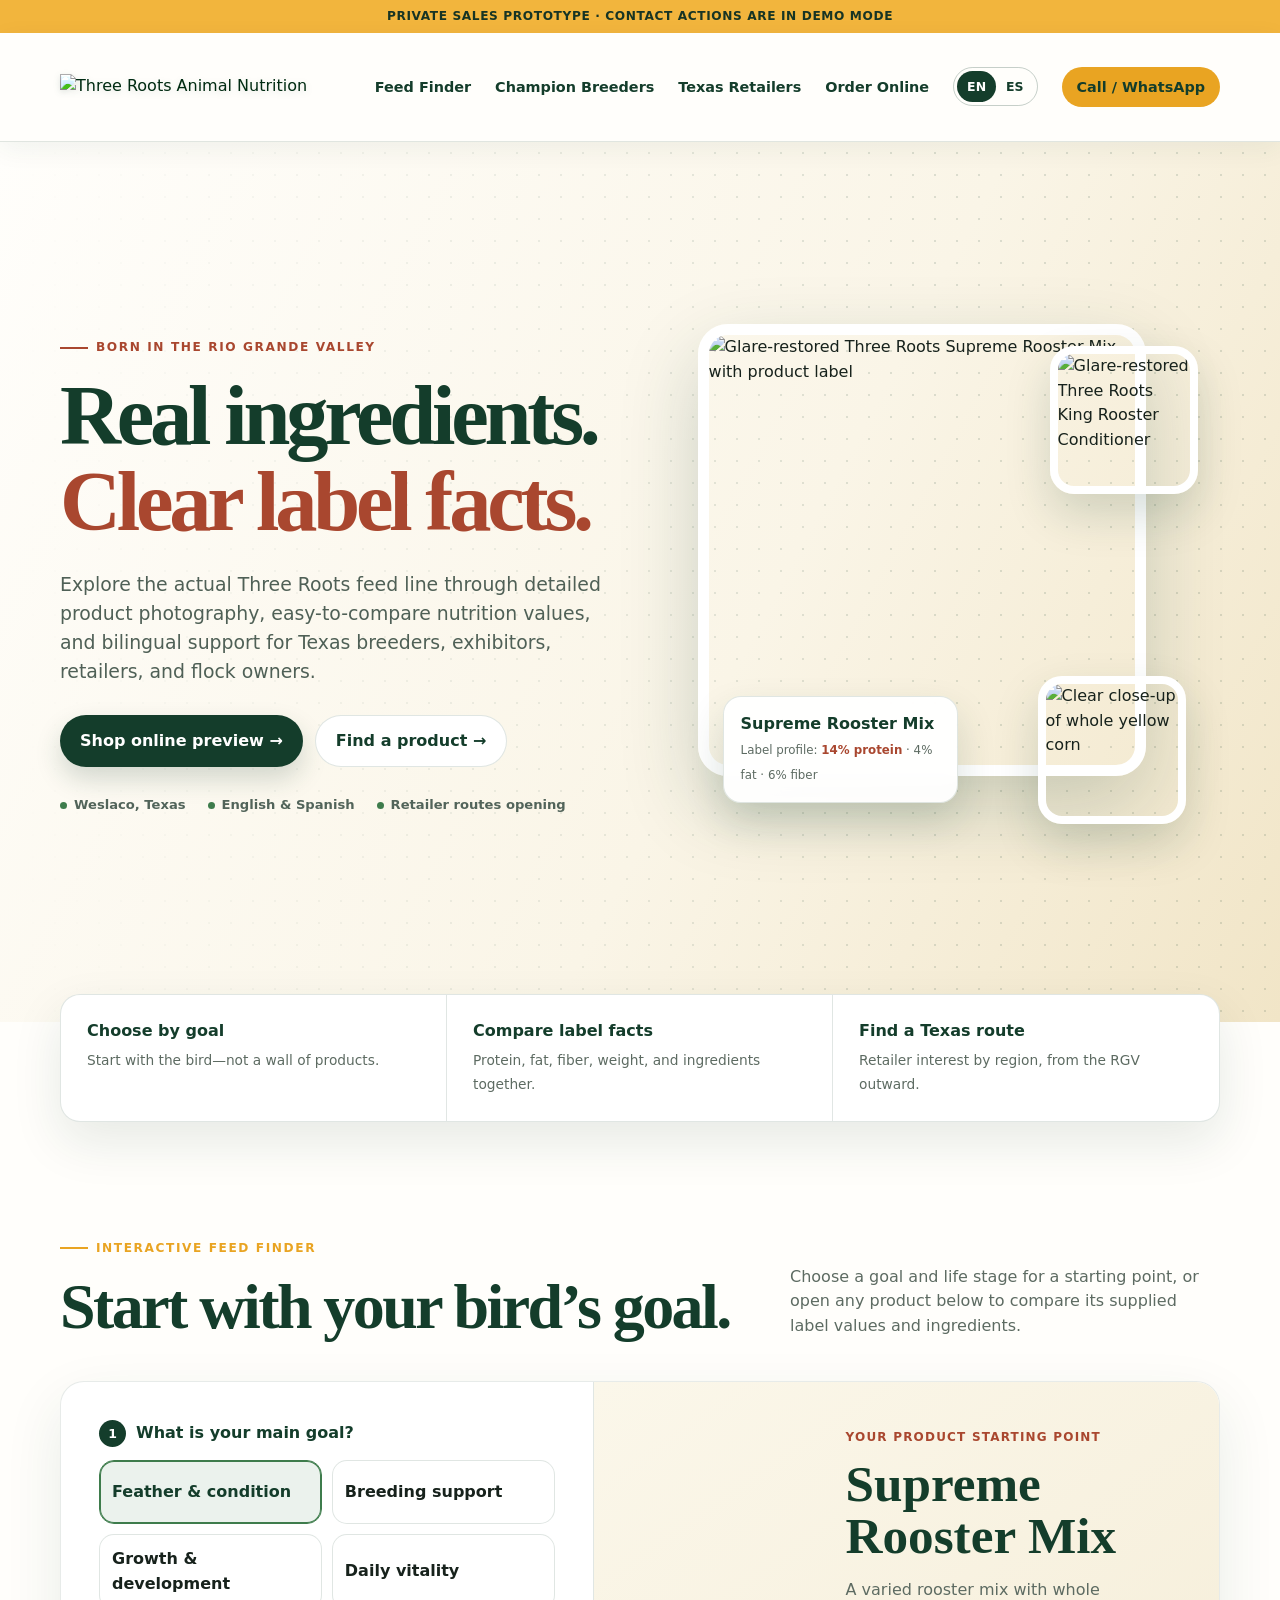
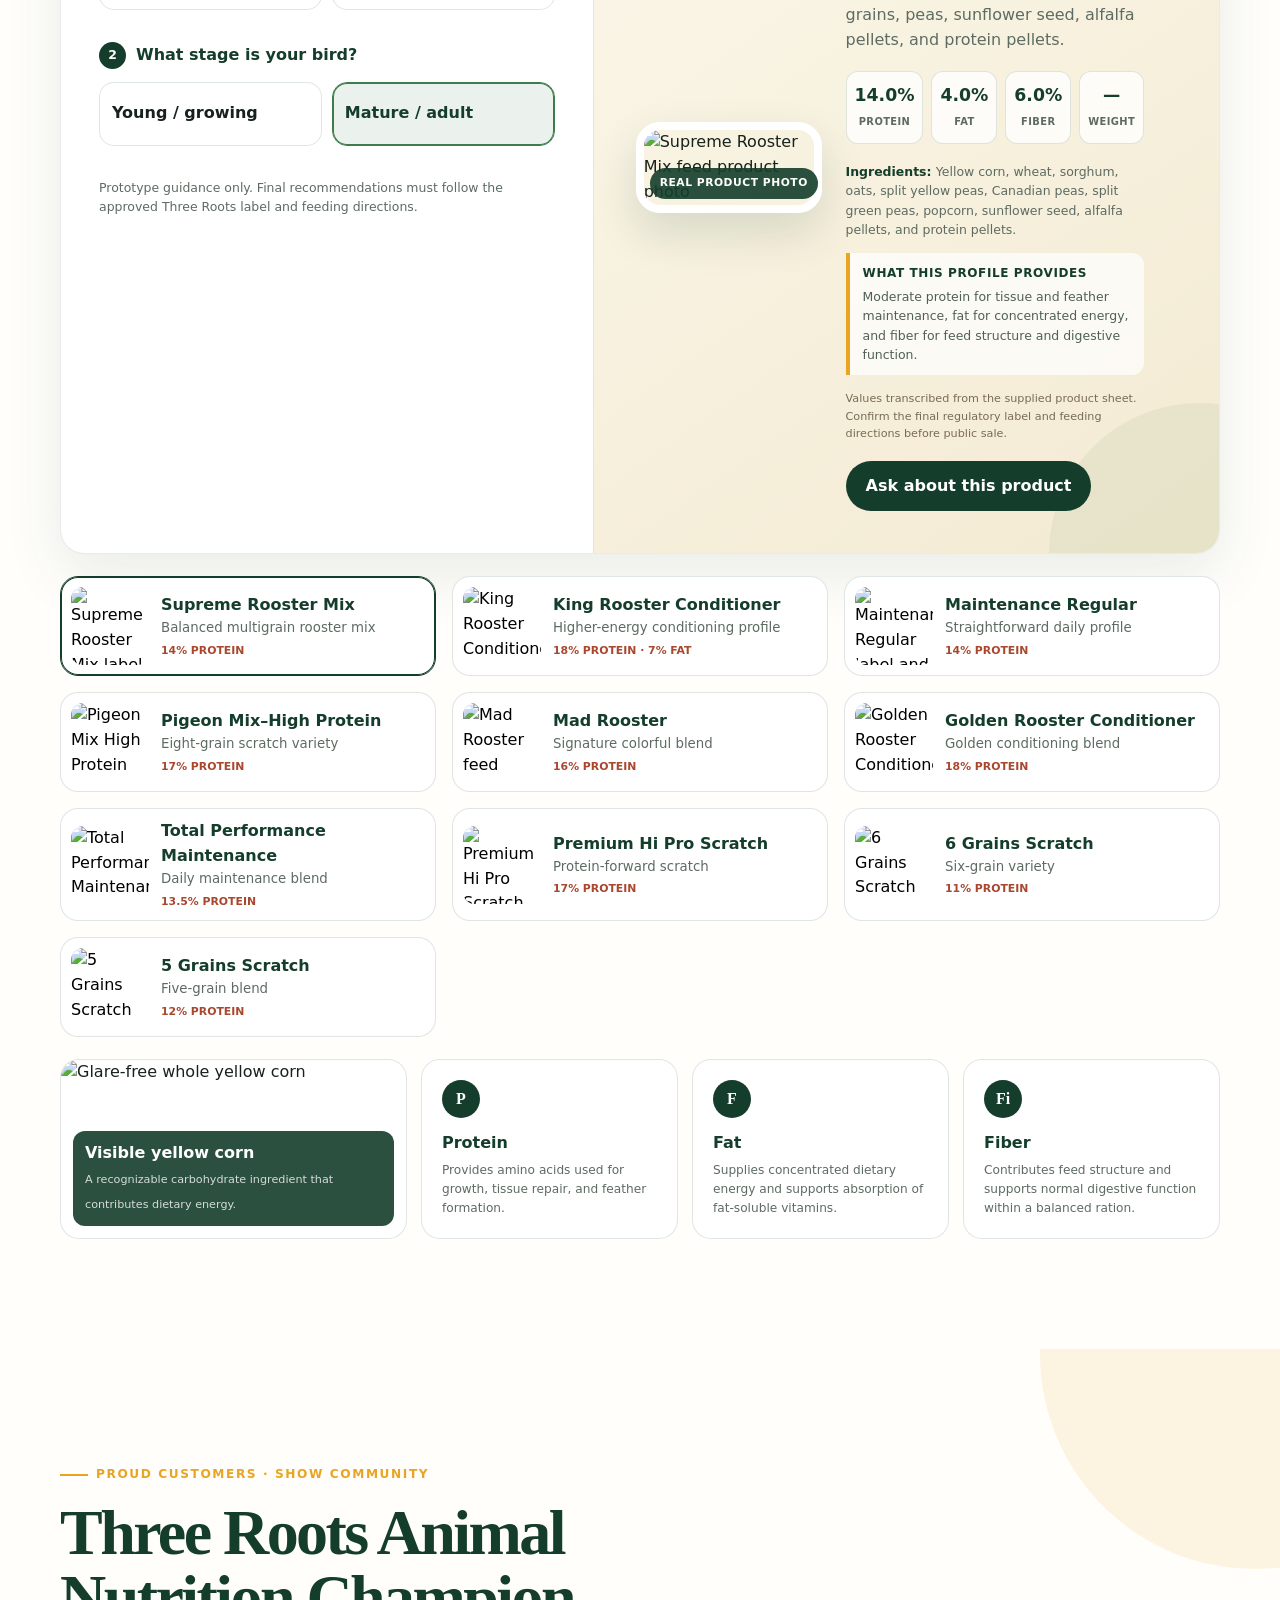
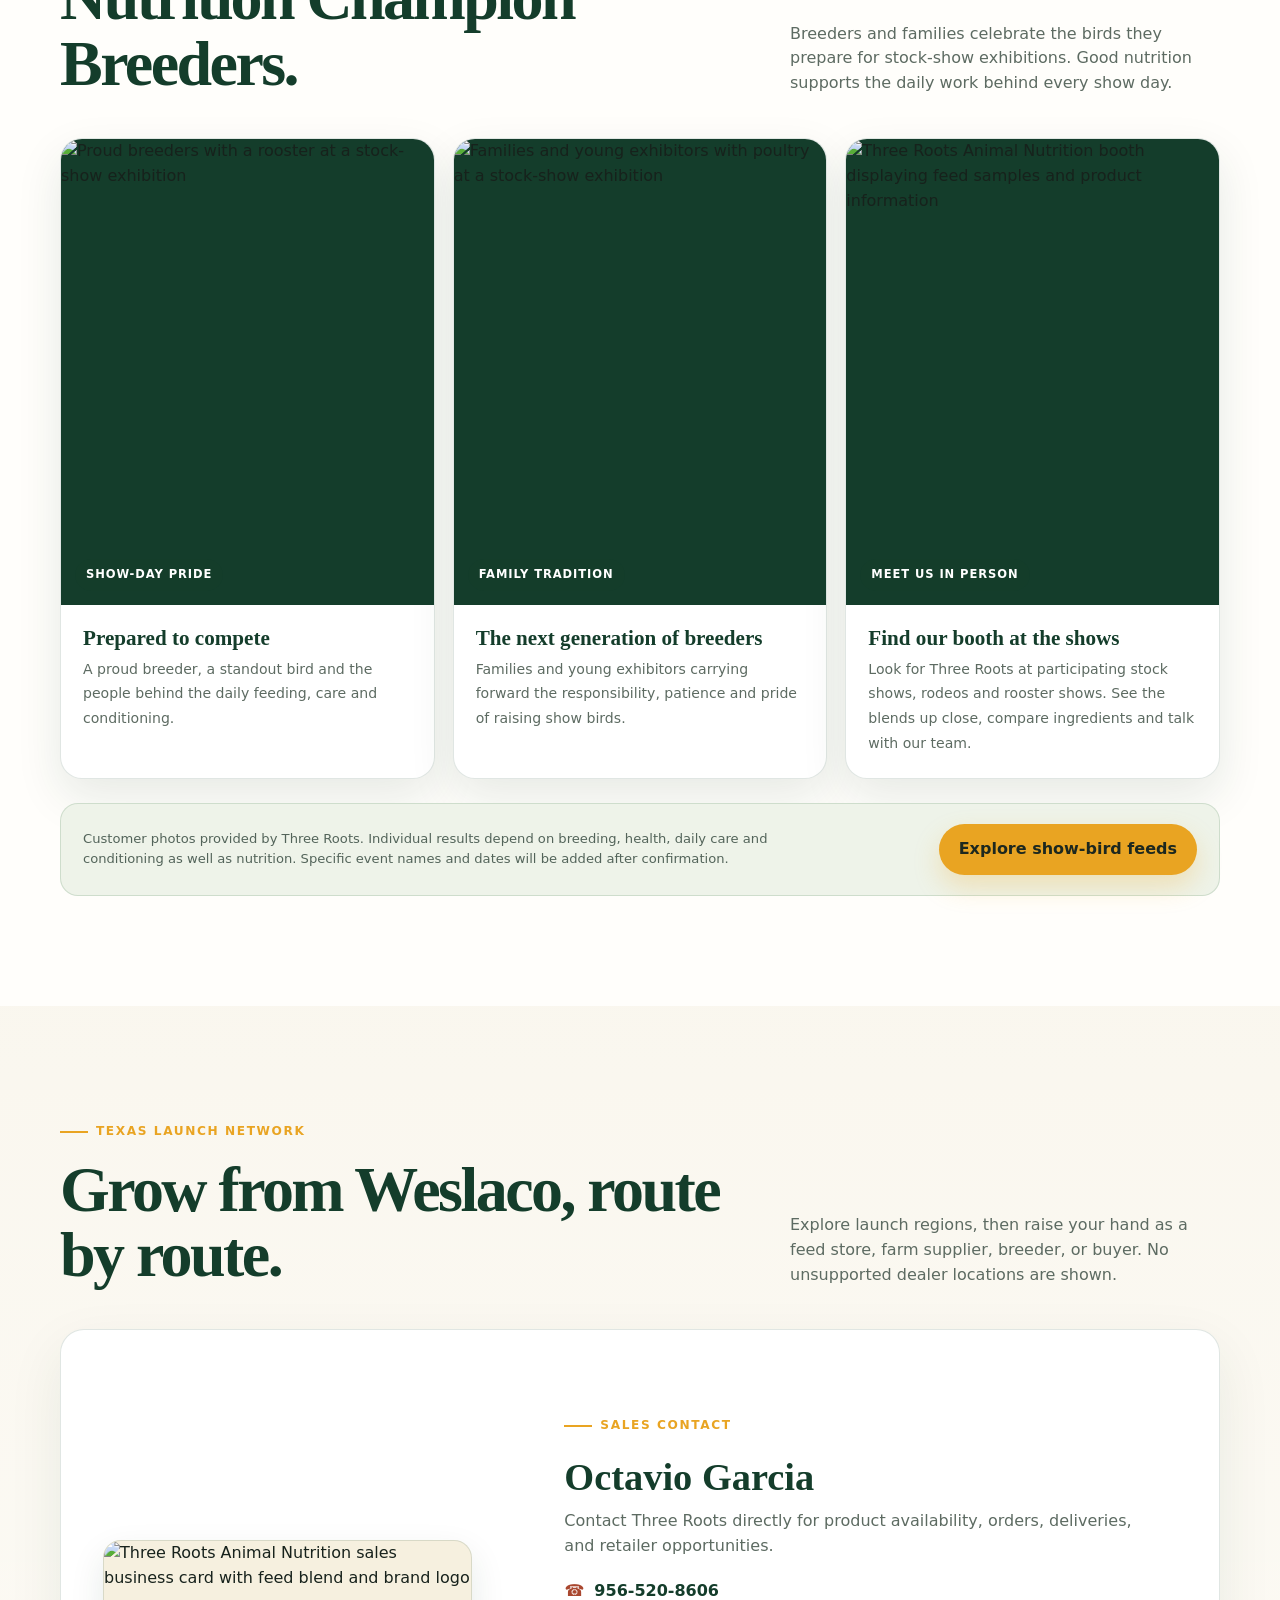
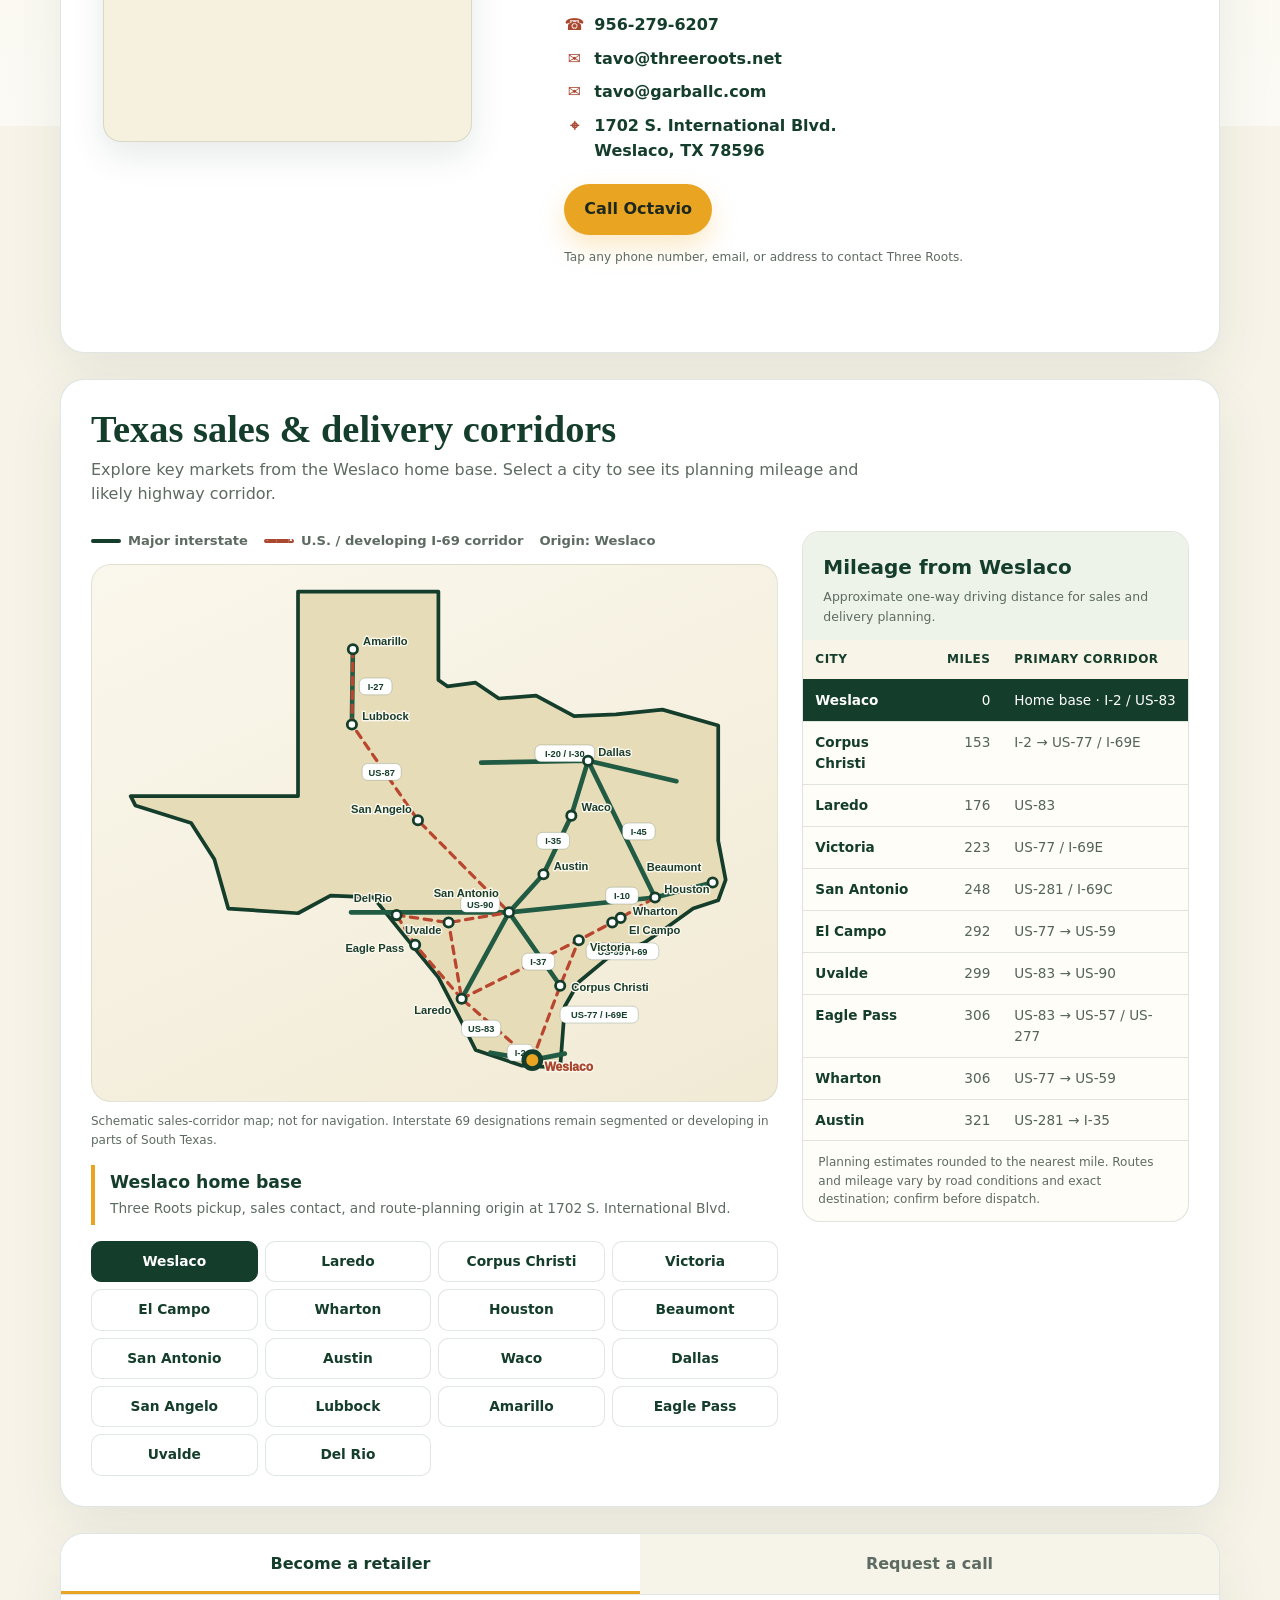
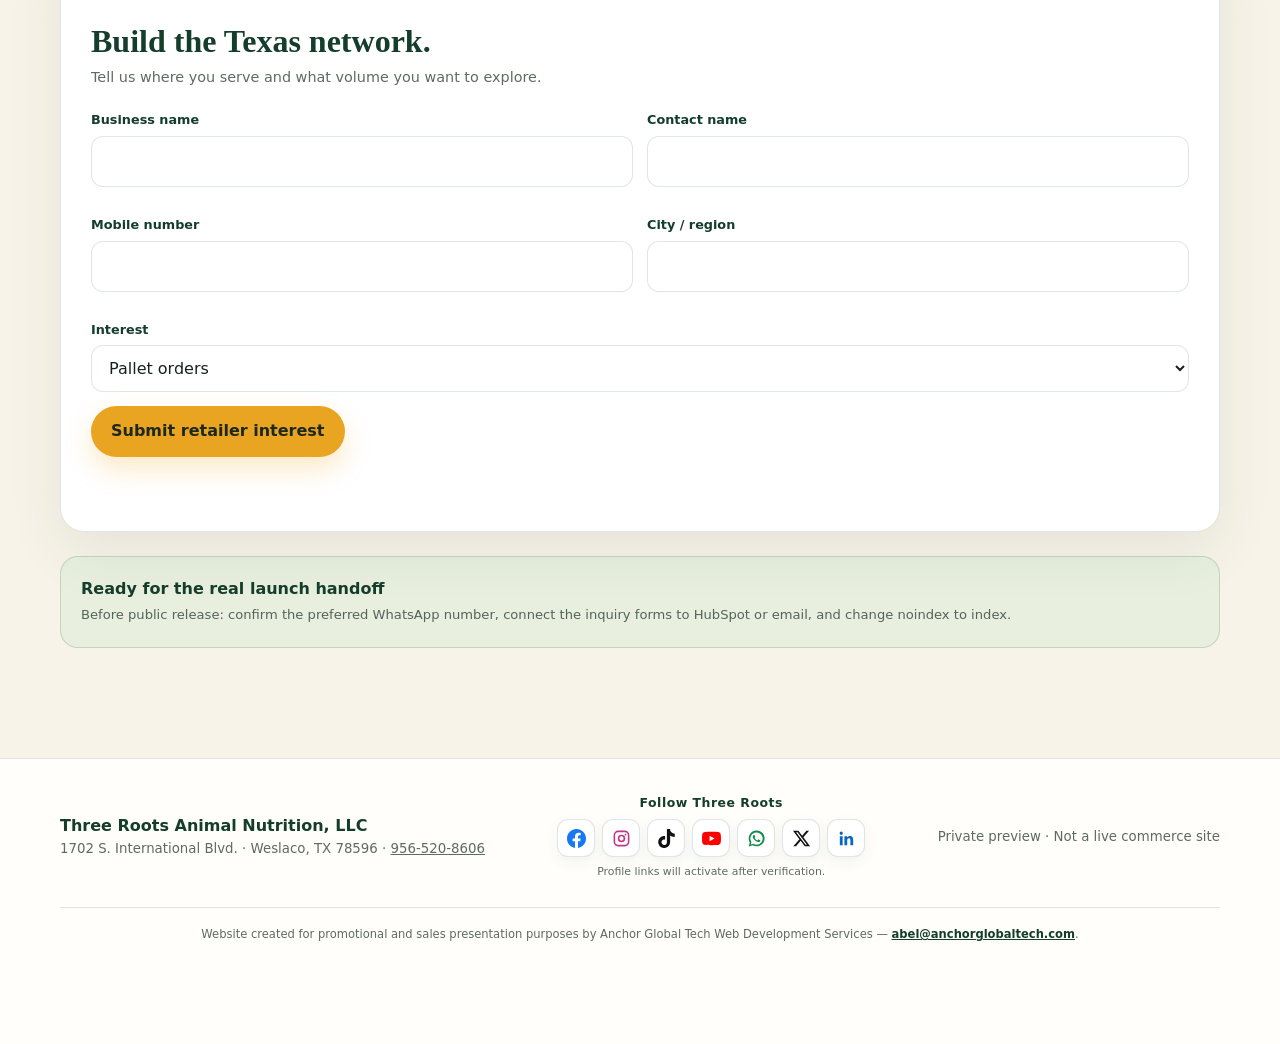
==== commit d69228ab: "Add files via upload" ====
--- a/index.html
+++ b/index.html
@@ -198,9 +198,9 @@
     .network { position: relative; overflow: hidden; background: var(--paper); }
     .network:before { content: ""; position: absolute; inset: 0 0 auto; height: 720px; background: linear-gradient(180deg,rgba(255,254,251,.55),rgba(255,254,251,.93) 82%,#fffefb), url("./assets/three-roots-plant-aerial.webp") center 43% / cover no-repeat; opacity: .62; }
     .network > .container { position: relative; z-index: 1; }
-    .sales-contact-card { display: grid; grid-template-columns: minmax(0,1.35fr) minmax(280px,.65fr); margin-bottom: 26px; border: 1px solid var(--line); border-radius: var(--radius); overflow: hidden; background: #fff; box-shadow: 0 20px 55px rgba(20,61,43,.08); }
-    .sales-card-visual { min-height: 280px; background: var(--cream); }
-    .sales-card-visual img { display: block; width: 100%; height: 100%; aspect-ratio: 1688 / 919; object-fit: cover; }
+    .sales-contact-card { display: grid; grid-template-columns: minmax(260px,.72fr) minmax(320px,1.28fr); align-items: center; gap: clamp(24px,4vw,48px); margin-bottom: 26px; padding: clamp(22px,4vw,42px); border: 1px solid var(--line); border-radius: var(--radius); overflow: hidden; background: #fff; box-shadow: 0 20px 55px rgba(20,61,43,.08); }
+    .sales-card-visual { width: 100%; max-width: 430px; margin: 0 auto; overflow: hidden; border: 1px solid var(--line); border-radius: 18px; background: var(--cream); box-shadow: 0 14px 34px rgba(20,61,43,.1); }
+    .sales-card-visual img { display: block; width: 100%; height: auto; aspect-ratio: 1688 / 919; object-fit: contain; }
     .sales-card-copy { display: flex; flex-direction: column; justify-content: center; align-items: flex-start; padding: clamp(26px,4vw,44px); }
     .sales-card-copy h3 { margin: 7px 0 12px; color: var(--forest); font-size: clamp(1.8rem,3vw,2.5rem); }
     .sales-card-copy p { margin: 0 0 20px; color: var(--muted); }
@@ -309,16 +309,6 @@
     .developer-credit { flex: 1 0 100%; margin: 2px 0 0; border-top: 1px solid var(--line); padding-top: 18px; text-align: center; color: var(--muted); font-size: .72rem; }
     .developer-credit a { color: var(--forest); font-weight: 800; }
     .mobile-cta { display: none; }
-    dialog { width: min(520px, calc(100% - 28px)); border: 0; border-radius: 22px; padding: 0; box-shadow: 0 30px 100px rgba(0,0,0,.35); }
-    dialog::backdrop { background: rgba(6,23,15,.72); backdrop-filter: blur(5px); }
-    .modal-head { display: flex; justify-content: space-between; align-items: center; padding: 22px 24px; color: #fff; background: var(--forest); }
-    .modal-head h3 { font-size: 1.7rem; }
-    .close { width: 38px; height: 38px; border: 1px solid rgba(255,255,255,.3); border-radius: 50%; color: #fff; background: transparent; cursor: pointer; font-size: 1.3rem; }
-    .modal-body { padding: 24px; }
-    .contact-methods { display: grid; grid-template-columns: 1fr 1fr; gap: 10px; margin-bottom: 18px; }
-    .contact-method { border: 1px solid var(--line); border-radius: 14px; padding: 13px; background: #faf8ef; text-align: center; }
-    .contact-method b { display: block; color: var(--forest); }
-    .contact-method small { color: var(--muted); }
     .fineprint { color: var(--muted); font-size: .72rem; }
     @media (max-width: 920px) {
       .nav-links > a, .nav-cta { display: none; }
@@ -372,7 +362,6 @@
       footer { padding-bottom: 104px; }
       .mobile-cta { position: fixed; z-index: 50; left: 0; right: 0; bottom: 0; display: grid; grid-template-columns: 1fr 1fr; gap: 8px; padding: 9px 12px calc(9px + env(safe-area-inset-bottom)); background: rgba(255,253,247,.97); box-shadow: 0 -8px 30px rgba(12,42,29,.13); backdrop-filter: blur(12px); }
       .mobile-cta .btn { min-height: 44px; padding: 10px 12px; font-size: .8rem; }
-      .contact-methods { grid-template-columns: 1fr; }
     }
     @media (prefers-reduced-motion: reduce) { html { scroll-behavior: auto; } *, *:before, *:after { animation: none !important; transition: none !important; } }
 
@@ -498,7 +487,7 @@
           <button type="button" class="active" data-lang="en" aria-pressed="true">EN</button>
           <button type="button" data-lang="es" aria-pressed="false">ES</button>
         </div>
-        <button class="btn btn-primary nav-cta js-contact" type="button" data-en="Call / WhatsApp" data-es="Llamar / WhatsApp">Call / WhatsApp</button>
+        <a class="btn btn-primary nav-cta" href="#sales-contact" data-en="Call / WhatsApp" data-es="Llamar / WhatsApp">Call / WhatsApp</a>
       </nav>
       <div class="lang-toggle mobile-lang" aria-label="Language on mobile">
         <button type="button" class="active" data-lang="en" aria-pressed="true">EN</button>
@@ -645,7 +634,7 @@
           <div><div class="eyebrow" data-en="Texas launch network" data-es="Red de lanzamiento en Texas">Texas launch network</div><h2 data-en="Grow from Weslaco, route by route." data-es="Crecer desde Weslaco, ruta por ruta.">Grow from Weslaco, route by route.</h2></div>
           <p data-en="Explore launch regions, then raise your hand as a feed store, farm supplier, breeder, or buyer. No unsupported dealer locations are shown." data-es="Explore las regiones de lanzamiento y regístrese como tienda, proveedor, criador o comprador. No se muestran distribuidores sin confirmar.">Explore launch regions, then raise your hand as a feed store, farm supplier, breeder, or buyer. No unsupported dealer locations are shown.</p>
         </div>
-        <article class="sales-contact-card" aria-labelledby="salesContactTitle">
+        <article class="sales-contact-card" id="sales-contact" aria-labelledby="salesContactTitle">
           <div class="sales-card-visual"><img src="./assets/sales-business-card-clean.webp" alt="Three Roots Animal Nutrition sales business card with feed blend and brand logo"></div>
           <div class="sales-card-copy">
             <div class="eyebrow" data-en="Sales contact" data-es="Contacto de ventas">Sales contact</div>
@@ -846,19 +835,6 @@
     <a class="btn btn-outline" href="shop.html" data-en="Order Online" data-es="Ordenar en línea">Order Online</a>
   </div>
 
-  <dialog id="contactDialog">
-    <div class="modal-head"><h3 data-en="Contact Three Roots" data-es="Contactar a Three Roots">Contact Three Roots</h3><button class="close" type="button" aria-label="Close">×</button></div>
-    <div class="modal-body">
-      <div class="contact-methods">
-        <div class="contact-method"><b data-en="Primary phone" data-es="Teléfono principal">Primary phone</b><small><a href="tel:+19565208606">956-520-8606</a></small></div>
-        <div class="contact-method"><b data-en="Alternate phone" data-es="Teléfono alterno">Alternate phone</b><small><a href="tel:+19562796207">956-279-6207</a></small></div>
-      </div>
-      <p><strong>Octavio Garcia</strong><br><a href="mailto:tavo@threeroots.net">tavo@threeroots.net</a><br><a href="mailto:tavo@garballc.com">tavo@garballc.com</a><br>1702 S. International Blvd., Weslaco, TX 78596</p>
-      <button class="btn btn-primary js-open-call-form" id="openCallForm" type="button" data-en="Open request form" data-es="Abrir formulario">Open request form</button>
-      <p class="fineprint" data-en="No data leaves this private demo. Test submissions are stored only in this browser." data-es="Ningún dato sale de esta demo privada. Los envíos de prueba se guardan solo en este navegador.">No data leaves this private demo. Test submissions are stored only in this browser.</p>
-    </div>
-  </dialog>
-
   <script>
     const state = { lang: localStorage.getItem('threeRootsLang') || 'en', goal: 'condition', stage: 'adult', productKey: 'supreme', product: 'Supreme Rooster Mix', cityKey: 'weslaco' };
     const products = {
@@ -986,11 +962,6 @@
     });
     document.querySelectorAll('[data-mileage-city]').forEach(row => row.addEventListener('click', () => { updateCity(row.dataset.mileageCity); track('city_interest', row.dataset.mileageCity); }));
     document.querySelectorAll('.lead-tab').forEach(btn => btn.addEventListener('click', () => { document.querySelectorAll('.lead-tab').forEach(x => x.classList.remove('active')); btn.classList.add('active'); document.querySelectorAll('.form-panel').forEach(p => p.hidden = p.id !== btn.dataset.panel); }));
-    const dialog = document.getElementById('contactDialog');
-    document.querySelectorAll('.js-contact').forEach(btn => btn.addEventListener('click', () => { dialog.showModal(); track('contact_open', 'primary'); }));
-    document.querySelector('.close').addEventListener('click', () => dialog.close());
-    dialog.addEventListener('click', e => { if (e.target === dialog) dialog.close(); });
-    document.querySelectorAll('.js-open-call-form').forEach(btn => btn.addEventListener('click', () => { if (dialog.open) dialog.close(); document.querySelector('[data-panel="callForm"]').click(); document.getElementById('retailers').scrollIntoView({behavior:'smooth'}); setTimeout(() => document.getElementById('callName').focus(), 500); }));
     document.querySelectorAll('.js-product-lead').forEach(btn => btn.addEventListener('click', () => { document.querySelector('[data-panel="callForm"]').click(); document.getElementById('interest').value = state.lang === 'en' ? `I am interested in ${state.product}.` : `Me interesa ${state.product}.`; document.getElementById('retailers').scrollIntoView({behavior:'smooth'}); track('product_lead', state.product); }));
     function track(type, value) { const events = JSON.parse(localStorage.getItem('threeRootsPrototypeEvents') || '[]'); events.push({type, value, at: new Date().toISOString()}); localStorage.setItem('threeRootsPrototypeEvents', JSON.stringify(events.slice(-50))); }
     document.querySelectorAll('.demo-form').forEach(form => form.addEventListener('submit', e => { e.preventDefault(); if (!form.reportValidity()) return; const submissions = JSON.parse(localStorage.getItem('threeRootsDemoLeads') || '[]'); submissions.push({form: form.id, data: Object.fromEntries(new FormData(form)), product: state.product, at: new Date().toISOString()}); localStorage.setItem('threeRootsDemoLeads', JSON.stringify(submissions.slice(-20))); form.querySelector('.form-status').textContent = state.lang === 'en' ? '✓ Demo captured in this browser. Connect HubSpot or email before launch.' : '✓ Demo guardado en este navegador. Conecte HubSpot o correo antes del lanzamiento.'; track('form_submit', form.id); form.reset(); }));
